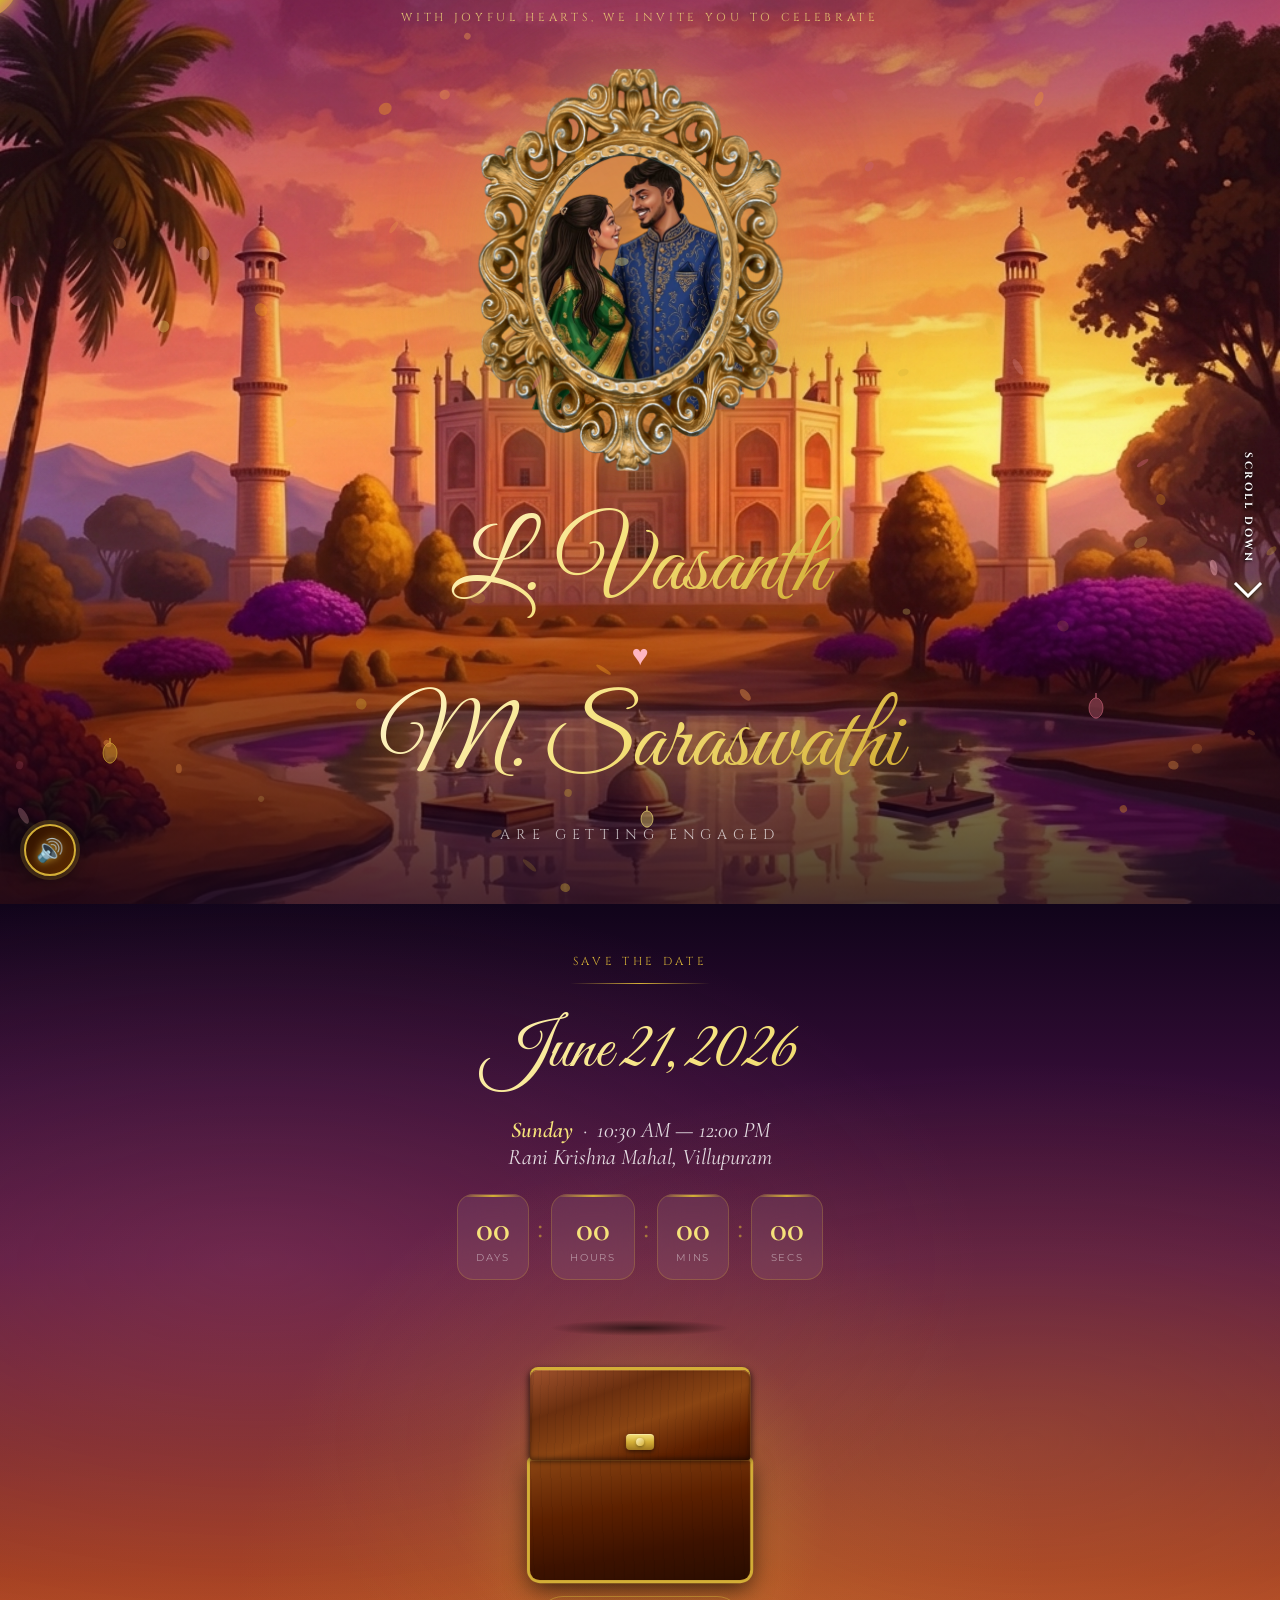
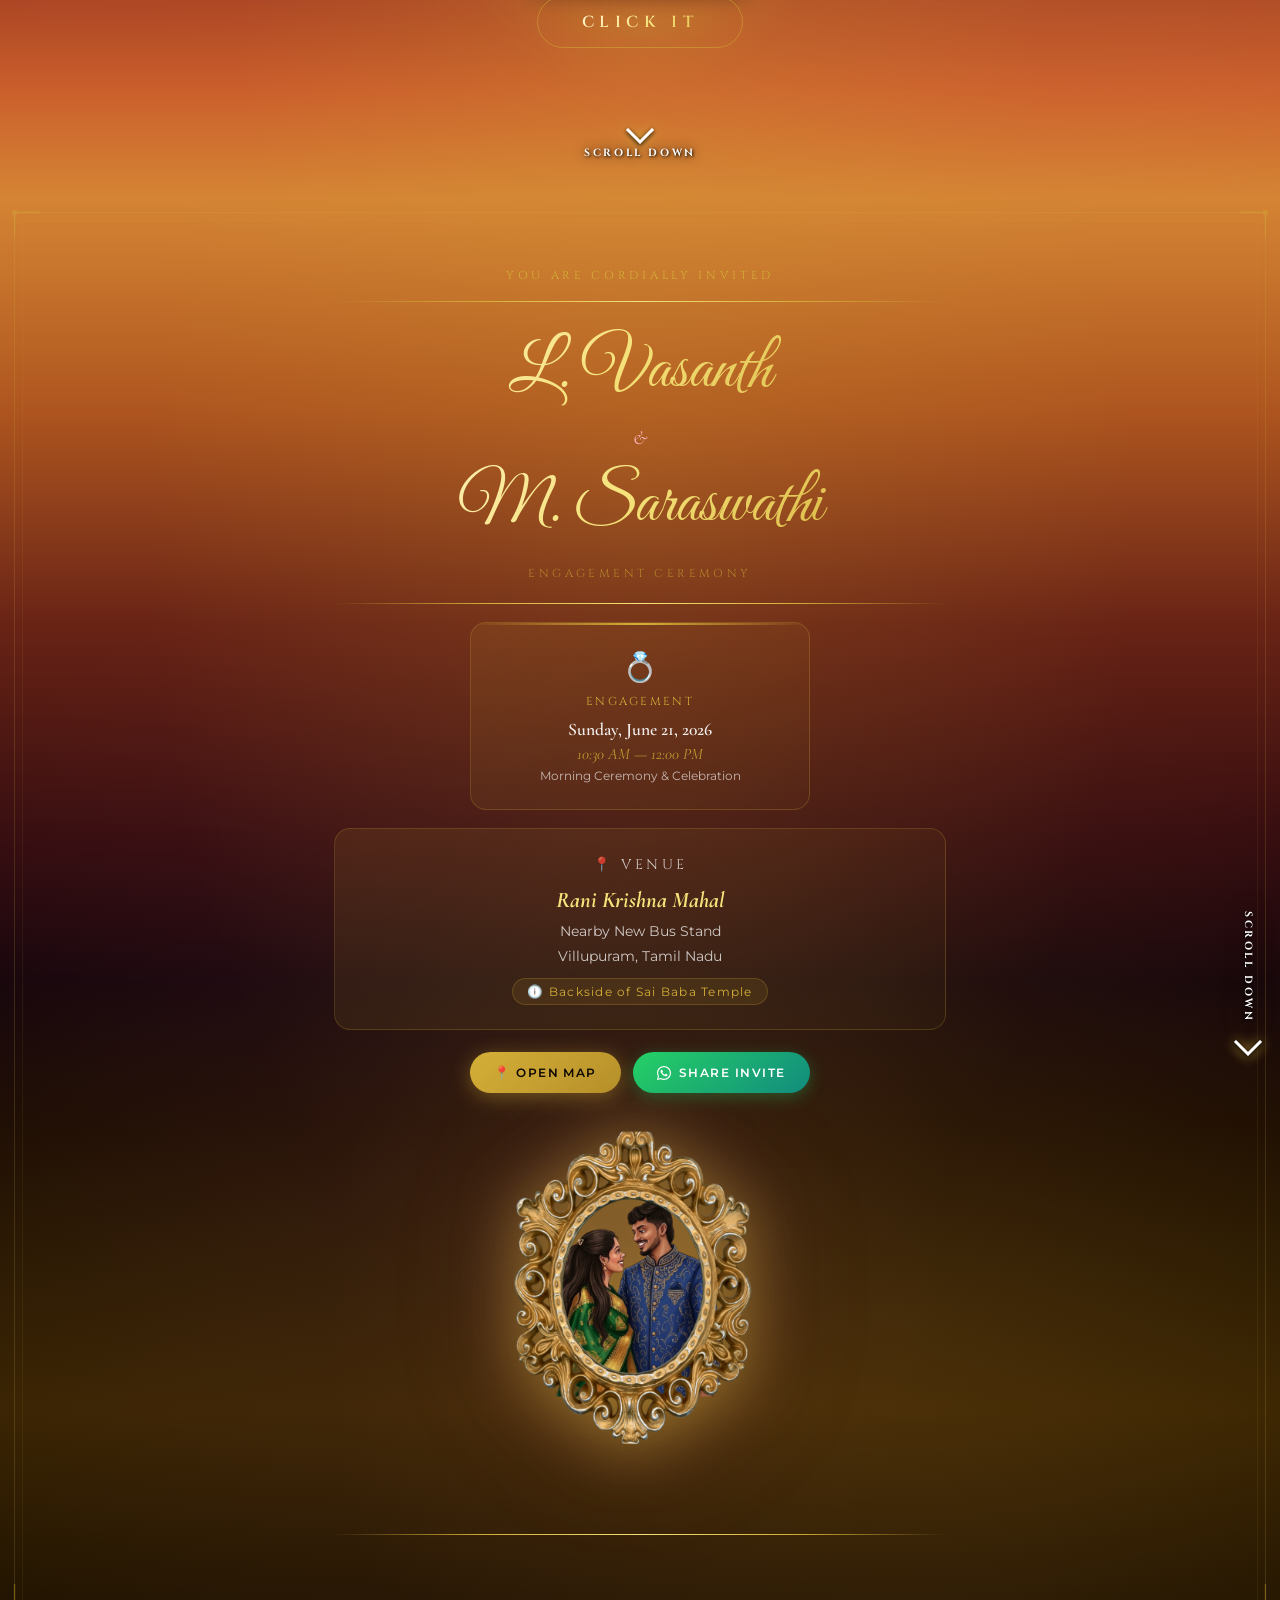
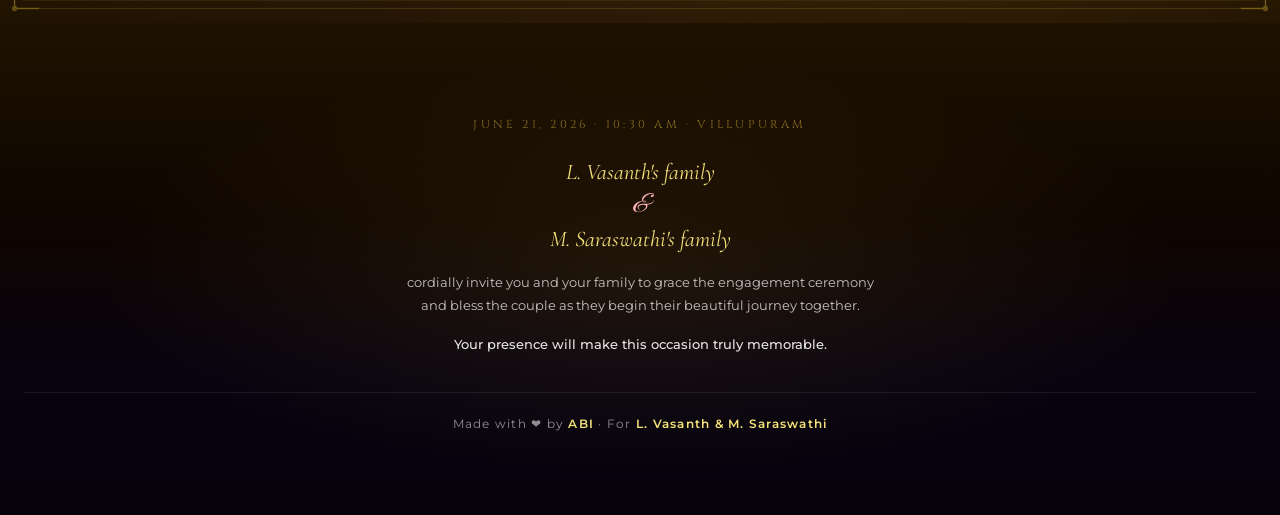
==== invite.html @ c1750774 "Fix: Remove top empty space on mobile by using flex-start instead of center align" ====
<!DOCTYPE html>
<html lang="en">
<head>
  <meta charset="UTF-8"/>
  <meta name="viewport" content="width=device-width, initial-scale=1.0"/>
  <title>L. Vasanth &amp; M. Saraswathi &mdash; Engagement Invitation</title>
  <meta name="description" content="L. Vasanth &amp; M. Saraswathi Engagement &mdash; June 21, 2026 at Rani Krishna Mahal, Villupuram"/>
  <link rel="preconnect" href="https://fonts.googleapis.com"/>
  <link rel="preconnect" href="https://fonts.gstatic.com" crossorigin/>
  <link href="https://fonts.googleapis.com/css2?family=Cormorant+Garamond:ital,wght@0,300;0,400;0,600;1,300;1,400;1,600&family=Great+Vibes&family=Montserrat:wght@300;400;500;600&family=Cinzel:wght@400;600&display=swap" rel="stylesheet"/>
  <style>
    /* ================================================
       ROOT & RESET
    ================================================ */
    *, *::before, *::after { box-sizing: border-box; margin: 0; padding: 0; }
    :root {
      --gold:       #D4AF37;
      --gold-light: #F5E27A;
      --gold-pale:  rgba(212,175,55,0.15);
      --rose:       #C9637A;
      --rose-light: #FFB6C1;
      --sunset1:    #1a0520;   /* deep purple-dark */
      --sunset2:    #4a1040;   /* magenta-dark */
      --sunset3:    #8B3060;   /* rose */
      --sunset4:    #C9637A;   /* pink */
      --sunset5:    #E8964A;   /* orange */
      --sunset6:    #F5C842;   /* amber */
      --sunset7:    #FFF0A0;   /* pale gold */
    }
    html { scroll-behavior: smooth; }
    body {
      font-family: 'Montserrat', sans-serif;
      background: var(--sunset1);
      color: #fff;
      overflow-x: hidden;
    }
    img { max-width: 100%; display: block; }
    a   { text-decoration: none; color: inherit; }
    /* ================================================
       CUSTOM CURSOR - GOLD HEART
    ================================================ */
    * { cursor: none !important; }
    #custom-cursor {
      position: fixed;
      width: 36px; height: 36px;
      pointer-events: none;
      z-index: 99999;
      top: 0; left: 0;
      transform: translate(-50%, -50%);
      transition: transform 0.1s ease;
      filter: drop-shadow(0 0 8px rgba(212,175,55,0.9))
              drop-shadow(0 0 18px rgba(201,99,122,0.7));
    }
    #custom-cursor.clicking {
      transform: translate(-50%, -50%) scale(0.7);
    }
    #custom-cursor.hovering {
      transform: translate(-50%, -50%) scale(1.4);
    }
    #custom-cursor.clicking.hovering {
      transform: translate(-50%, -50%) scale(1.0);
    }
    .cur-trail {
      position: fixed;
      border-radius: 50%;
      pointer-events: none;
      z-index: 99997;
      transform: translate(-50%,-50%);
      animation: trailFade 0.65s ease forwards;
    }
    @keyframes trailFade {
      0%   { opacity: 0.9; transform: translate(-50%,-50%) scale(1); }
      100% { opacity: 0;   transform: translate(-50%,-50%) scale(0); }
    }

    /* ================================================
       PETALS CANVAS
    ================================================ */
    #petals {
      position: fixed; inset: 0;
      pointer-events: none; z-index: 999;
    }

    /* ================================================
       CONTINUOUS SUNSET GRADIENT BODY
    ================================================ */
    .page-bg {
      background:
        linear-gradient(180deg,
          #0d0318   0%,
          #1a0520   5%,
          #2d1040   10%,
          #4a1040   16%,
          #6e2055   22%,
          #8B3060   28%,
          #a84070   32%,
          #C9637A   37%,
          #d4744a   43%,
          #E8964A   48%,
          #f0a830   53%,
          #F5C842   58%,
          #f0b835   62%,
          #e09530   66%,
          #c07030   70%,
          #a05028   74%,
          #7a3020   78%,
          #501520   82%,
          #300a18   86%,
          #1a0510   90%,
          #0d0315   95%,
          #080210  100%);
    }

    /* ================================================
       SCROLL REVEAL
    ================================================ */
    .reveal {
      opacity: 0;
      transform: translateY(40px);
      transition: opacity 0.9s ease, transform 0.9s ease;
    }
    .reveal.visible { opacity: 1; transform: none; }
    .d1 { transition-delay: 0.1s; }
    .d2 { transition-delay: 0.25s; }
    .d3 { transition-delay: 0.4s; }
    .d4 { transition-delay: 0.55s; }
    .d5 { transition-delay: 0.7s; }

    /* ================================================
       GOLD DIVIDERS
    ================================================ */
    .gold-line {
      width: 140px; height: 1px;
      background: linear-gradient(90deg, transparent, var(--gold), transparent);
      margin: 14px auto;
    }
    .gold-line-full {
      width: 100%; height: 1px;
      background: linear-gradient(90deg, transparent, var(--gold), var(--gold-light), var(--gold), transparent);
      margin: 18px 0;
    }
    .eyebrow {
      font-family: 'Cinzel', serif;
      font-size: 0.72rem; letter-spacing: 0.32em;
      text-transform: uppercase; color: var(--gold);
    }

    /* ================================================
       SECTION 1 &mdash; HERO (TAJ MAHAL SUNSET)
    ================================================ */
    #s1 {
      min-height: 100vh;
      position: relative;
      display: flex; flex-direction: column;
      align-items: center; justify-content: flex-start;
      overflow: hidden;
      background: url('assets/tajmahal_sunset.png') center center / cover no-repeat;
    }
    #s1::before {
      content: ''; position: absolute; inset: 0; z-index: 1;
      background: linear-gradient(to bottom,
        rgba(13,3,24,0.2) 0%,
        rgba(74,16,64,0.08) 30%,
        rgba(0,0,0,0.0) 55%,
        rgba(13,3,24,0.75) 100%);
    }
    .s1-content {
      position: relative; z-index: 2;
      text-align: center;
      padding: 10px 16px 60px;
      width: 100%;
      display: flex; flex-direction: column; align-items: center;
      overflow: visible;
    }
    .s1-pre {
      font-family: 'Cinzel', serif;
      font-size: 0.72rem; letter-spacing: 0.32em;
      text-transform: uppercase;
      color: rgba(245,226,122,0.8);
      margin-bottom: 20px;
      animation: fadeUp 1s ease 0.2s both;
    }
    .hero-photo {
      width: min(360px, 88%);
      mix-blend-mode: multiply;
      filter: drop-shadow(0 8px 40px rgba(212,175,55,0.6)) drop-shadow(0 0 60px rgba(201,99,122,0.35));
      animation: fadeUp 1s ease 0.4s both, floatY 5s ease-in-out 1.5s infinite;
      margin-bottom: -50px; /* pull text up closer to the circle */
    }
    @keyframes fadeUp   { from{opacity:0;transform:translateY(30px)} to{opacity:1;transform:translateY(0)} }
    @keyframes floatY   { 0%,100%{transform:translateY(0)} 50%{transform:translateY(-12px)} }

    .hero-name {
      font-family: 'Great Vibes', cursive;
      font-size: clamp(3.2rem, 10vw, 6rem);
      line-height: 1.35;
      padding: 0 20px;
      overflow: visible;
      background: linear-gradient(135deg, #fff5d0, #F5E27A, #D4AF37, #F5E27A, #fff5d0);
      background-size: 200% auto;
      -webkit-background-clip: text; -webkit-text-fill-color: transparent;
      background-clip: text;
      filter: drop-shadow(0 2px 20px rgba(212,175,55,0.5));
      animation: fadeUp 1s ease 0.5s both, goldShine 5s linear 2s infinite;
    }
    @keyframes goldShine { from{background-position:0%} to{background-position:200%} }
    .hero-amp {
      font-family: 'Cormorant Garamond', serif;
      font-size: clamp(1.4rem, 3vw, 1.8rem);
      color: var(--rose-light);
      animation: pulse 2s ease-in-out infinite;
      margin: 6px 0;
    }
    @keyframes pulse { 0%,100%{transform:scale(1)} 50%{transform:scale(1.2)} }
    .hero-tagline {
      font-family: 'Cinzel', serif;
      font-size: clamp(0.72rem, 1.6vw, 0.88rem);
      letter-spacing: 0.4em; text-transform: uppercase;
      color: rgba(255,255,255,0.7);
      animation: fadeUp 1s ease 0.9s both;
      margin-top: 16px;
    }
    .scroll-hint {
      position: absolute;
      right: 18px;
      top: 50%;
      transform: translateY(-50%);
      z-index: 10;
      display: flex;
      flex-direction: column;
      align-items: center;
      gap: 10px;
      animation: fadeUp 1s ease 1.4s both;
    }
    .scroll-hint span {
      font-family: 'Cinzel', serif;
      font-size: 0.65rem; letter-spacing: 0.25em;
      font-weight: 700;
      text-transform: uppercase;
      color: #ffffff;
      text-shadow: 1px 1px 3px rgba(0,0,0,0.9), 0 0 12px rgba(0,0,0,0.8), 0 0 24px rgba(212,175,55,0.6);
      writing-mode: vertical-rl;
      text-orientation: mixed;
    }
    .scroll-arrow {
      width: 20px; height: 20px;
      border-right: 3px solid #ffffff;
      border-bottom: 3px solid #ffffff;
      transform: rotate(45deg);
      filter: drop-shadow(1px 1px 2px rgba(0,0,0,0.9)) drop-shadow(0 0 6px rgba(212,175,55,0.9));
      animation: bounce 1.4s ease-in-out infinite;
      flex-shrink: 0;
    }
    @keyframes bounce { 0%,100%{transform:rotate(45deg) translateY(0)} 50%{transform:rotate(45deg) translateY(8px)} }
    @keyframes bounceDown { 0%,100%{transform:translateY(0)} 50%{transform:translateY(8px)} }

    /* Bottom-centered scroll hint (used in section 2) */
    .scroll-hint-bottom {
      display: flex;
      flex-direction: column;
      align-items: center;
      gap: 6px;
      margin-top: 14px;
      padding-bottom: 28px;
      z-index: 10;
      position: relative;
    }
    .scroll-hint-bottom span {
      font-family: 'Cinzel', serif;
      font-size: 0.65rem; letter-spacing: 0.25em;
      font-weight: 700;
      text-transform: uppercase;
      color: #ffffff;
      text-shadow: 1px 1px 3px rgba(0,0,0,0.9), 0 0 12px rgba(0,0,0,0.8);
    }
    .scroll-arrow-bottom {
      width: 20px; height: 20px;
      border-right: 3px solid #ffffff;
      border-bottom: 3px solid #ffffff;
      transform: rotate(45deg);
      filter: drop-shadow(1px 1px 2px rgba(0,0,0,0.9)) drop-shadow(0 0 6px rgba(212,175,55,0.9));
      animation: bounce 1.4s ease-in-out infinite;
    }

    /* Floating lanterns on hero */
    .lantern {
      position: absolute; pointer-events: none; z-index: 2;
      animation: lanternRise var(--ld,10s) ease-in-out infinite var(--dl,0s);
    }
    @keyframes lanternRise {
      0%   {transform:translateY(30vh) translateX(0) rotate(0deg); opacity:0}
      10%  {opacity:.75}
      90%  {opacity:.4}
      100% {transform:translateY(-110vh) translateX(var(--dx,20px)) rotate(var(--dr,8deg)); opacity:0}
    }

    /* ================================================
       SECTION 2 &mdash; SAVE THE DATE + STORY
    ================================================ */
    #s2 {
      position: relative;
      overflow: hidden;
      background: linear-gradient(180deg,
        rgba(13,3,24,0.97)   0%,
        rgba(45,10,50,0.95)  20%,
        rgba(80,20,60,0.92)  40%,
        rgba(120,40,40,0.92) 60%,
        rgba(160,60,30,0.92) 75%,
        rgba(200,90,40,0.88) 88%,
        rgba(210,130,50,0.9) 100%);
    }
    /* Sunset glow orbs */
    #s2::before {
      content:''; position:absolute; inset:0; pointer-events:none;
      background:
        radial-gradient(ellipse at 20% 40%, rgba(201,99,122,0.22), transparent 50%),
        radial-gradient(ellipse at 80% 60%, rgba(232,150,74,0.2), transparent 50%),
        radial-gradient(ellipse at 50% 80%, rgba(212,175,55,0.18), transparent 45%);
    }
    .s2-inner {
      position: relative; z-index: 5;
      max-width: 720px; width: 90%;
      margin: 0 auto;
      padding: 50px 24px 10px;
      text-align: center;
    }

    /* SAVE THE DATE BLOCK */
    .save-date-block {
      margin-bottom: 20px;
    }
    .save-date-title {
      font-family: 'Great Vibes', cursive;
      font-size: clamp(2.6rem, 7vw, 4.2rem);
      line-height: 1.4;
      padding: 6px 20px;
      overflow: visible;
      background: linear-gradient(135deg, #fff5d0, #F5E27A, #D4AF37, #F5E27A);
      background-size: 200% auto;
      -webkit-background-clip: text; -webkit-text-fill-color: transparent;
      background-clip: text;
      animation: goldShine 4s linear infinite;
    }
    .save-date-info {
      font-family: 'Cormorant Garamond', serif;
      font-style: italic;
      font-size: clamp(1.1rem, 3vw, 1.4rem);
      color: rgba(255,255,255,0.85);
      margin: 12px 0 24px;
    }
    .save-date-info span { color: var(--gold-light); font-weight: 600; }

    /* Countdown */
    .countdown {
      display: flex; justify-content: center;
      align-items: center; gap: 8px;
      flex-wrap: wrap;
    }
    .cd-item {
      background: rgba(255,255,255,0.07);
      backdrop-filter: blur(12px);
      border: 1px solid rgba(212,175,55,0.25);
      border-radius: 16px;
      padding: 16px 18px;
      min-width: 72px;
      text-align: center;
      position: relative;
      overflow: hidden;
    }
    .cd-item::before {
      content:''; position:absolute; top:0;left:0;right:0;height:2px;
      background:linear-gradient(90deg,transparent,var(--gold),transparent);
    }
    .cd-num {
      font-family: 'Cormorant Garamond', serif;
      font-size: 2.2rem; font-weight: 600;
      color: var(--gold-light); line-height: 1;
    }
    .cd-lbl {
      font-size: 0.62rem; letter-spacing: 0.18em;
      text-transform: uppercase; color: rgba(255,255,255,0.45);
      margin-top: 5px;
    }
    .cd-sep {
      font-family: 'Cormorant Garamond', serif;
      font-size: 2rem; color: rgba(212,175,55,0.6);
      padding-bottom: 20px; line-height: 1;
    }

    /* Decorative divider flame */
    .flame-divider {
      display: flex; align-items: center; gap: 14px;
      justify-content: center; margin: 50px 0 40px;
    }
    .flame-line {
      flex: 1; height: 1px;
      background: linear-gradient(90deg, transparent, rgba(212,175,55,0.4));
    }
    .flame-line.right {
      background: linear-gradient(90deg, rgba(212,175,55,0.4), transparent);
    }
    .flame-icon {
      font-size: 1.4rem;
      filter: drop-shadow(0 0 8px rgba(232,150,74,0.8));
      animation: flamePulse 2s ease-in-out infinite;
    }
    @keyframes flamePulse { 0%,100%{transform:scale(1)} 50%{transform:scale(1.15)} }

    /* OUR STORY &mdash; centered vertical timeline */
    .story-section-title {
      margin-bottom: 40px;
    }
    .story-section-title h2 {
      font-family: 'Great Vibes', cursive;
      font-size: clamp(2.2rem, 6vw, 3.5rem);
      color: var(--gold-light);
      filter: drop-shadow(0 0 20px rgba(212,175,55,0.4));
      line-height: 1.1;
    }

    /* Centered photo */
    .story-photo-center {
      width: min(300px, 80%);
      margin: 0 auto 36px;
      mix-blend-mode: multiply;
      filter: drop-shadow(0 6px 35px rgba(212,175,55,0.5)) drop-shadow(0 0 50px rgba(201,99,122,0.3));
      animation: floatY 5s ease-in-out infinite;
    }

    /* Centered timeline */
    .c-timeline {
      display: flex; flex-direction: column;
      align-items: center; gap: 28px;
      position: relative;
    }
    .c-timeline::before {
      content:''; position:absolute;
      left:50%; top:0; bottom:0; width:2px;
      transform:translateX(-50%);
      background:linear-gradient(to bottom, var(--gold), var(--rose), var(--sunset5), var(--gold));
      opacity: 0.5;
    }
    .c-tl-item {
      background: rgba(255,255,255,0.06);
      backdrop-filter: blur(10px);
      border: 1px solid rgba(212,175,55,0.18);
      border-radius: 16px;
      padding: 20px 24px;
      max-width: 380px;
      width: 100%;
      text-align: center;
      position: relative;
      transition: all 0.3s ease;
    }
    .c-tl-item::before {
      content:''; position:absolute; top:0;left:0;right:0;height:2px;
      background:linear-gradient(90deg,transparent,var(--gold),transparent);
    }
    .c-tl-item:hover { transform:translateY(-4px); box-shadow:0 12px 30px rgba(212,175,55,0.12); }
    .c-tl-icon { font-size: 1.4rem; margin-bottom: 8px; display:block; }
    .c-tl-label {
      font-family:'Cinzel',serif; font-size:0.68rem;
      letter-spacing:0.3em; text-transform:uppercase;
      color:var(--gold); margin-bottom:4px;
    }
    .c-tl-title {
      font-family:'Cormorant Garamond',serif; font-size:1.05rem;
      font-style:italic; color:rgba(255,255,255,0.92); margin-bottom:4px;
    }
    .c-tl-desc { font-size:0.82rem; color:rgba(255,255,255,0.7); line-height:1.7; }

    /* ================================================
       SECTION 3 &mdash; GOLDEN INVITATION
    ================================================ */
    #s3 {
      position: relative; overflow: hidden;
      background: linear-gradient(180deg,
        rgba(210,130,50,0.9)  0%,
        rgba(170,80,30,0.95)  15%,
        rgba(100,30,20,0.97)  30%,
        rgba(50,10,15,0.98)   45%,
        rgba(20,5,10,1)       55%,
        rgba(26,12,0,1)       65%,
        rgba(40,25,0,1)       75%,
        rgba(55,35,0,1)       85%,
        rgba(30,18,0,1)      100%);
    }
    #s3::before {
      content:''; position:absolute; inset:0; pointer-events:none;
      background:
        radial-gradient(ellipse at 50% 20%, rgba(212,175,55,0.15), transparent 55%),
        radial-gradient(ellipse at 30% 70%, rgba(201,99,122,0.1), transparent 45%),
        radial-gradient(ellipse at 70% 80%, rgba(232,150,74,0.12), transparent 45%);
    }
    /* Ornate double border */
    #s3::after {
      content:''; position:absolute; inset:14px;
      border:1px solid rgba(212,175,55,0.18); border-radius:4px; pointer-events:none;
    }
    .s3-border-inner {
      position:absolute; inset:22px;
      border:1px solid rgba(212,175,55,0.09); border-radius:2px; pointer-events:none; z-index:1;
    }
    /* Corner ornaments */
    .corner { position:absolute; pointer-events:none; z-index:2; }

    .s3-inner {
      position:relative; z-index:5;
      max-width:660px; width:90%;
      margin:0 auto;
      padding:70px 24px;
      text-align:center;
    }
    .invite-names {
      font-family:'Great Vibes',cursive;
      font-size:clamp(2.6rem, 7vw, 4.2rem);
      line-height: 1.4;
      padding: 4px 20px;
      overflow: visible;
      display: block;
      background:linear-gradient(135deg,#fff5d0,#F5E27A,#D4AF37,#F5E27A,#fff5d0);
      background-size:200% auto;
      -webkit-background-clip:text; -webkit-text-fill-color:transparent;
      background-clip:text;
      animation:goldShine 4s linear infinite;
    }
    .invite-amp {
      font-family:'Cormorant Garamond',serif; font-size:1.2rem;
      font-style:italic; color:var(--rose-light); margin:4px 0; display:block;
    }
    .invite-sub {
      font-family:'Cinzel',serif; font-size:0.72rem; letter-spacing:0.3em;
      text-transform:uppercase; color:rgba(212,175,55,0.6); margin:10px 0 22px;
    }

    /* Event card */
    .evt-card-single {
      background:linear-gradient(135deg,rgba(212,175,55,0.1),rgba(212,175,55,0.03));
      border:1px solid rgba(212,175,55,0.22);
      border-radius:16px; padding:26px 20px;
      max-width:340px; margin:0 auto 18px;
      position:relative; overflow:hidden;
    }
    .evt-card-single::before {
      content:''; position:absolute; top:0;left:0;right:0;height:2px;
      background:linear-gradient(90deg,transparent,var(--gold),transparent);
    }
    .evt-icon  { font-size:1.8rem; display:block; margin-bottom:10px; }
    .evt-type  { font-family:'Cinzel',serif; font-size:0.72rem; letter-spacing:0.2em; color:var(--gold); text-transform:uppercase; margin-bottom:10px; }
    .evt-date  { font-family:'Cormorant Garamond',serif; font-size:1.1rem; font-weight:600; color:rgba(255,255,255,0.92); margin-bottom:4px; }
    .evt-time  { font-family:'Cormorant Garamond',serif; font-style:italic; font-size:1rem; color:rgba(212,175,55,0.85); margin-bottom:4px; }
    .evt-note  { font-size:0.78rem; color:rgba(255,255,255,0.65); }

    /* Venue card */
    .venue-card {
      background:linear-gradient(135deg,rgba(212,175,55,0.1),rgba(212,175,55,0.03));
      border:1px solid rgba(212,175,55,0.2);
      border-radius:16px; padding:24px 20px;
      margin:18px 0;
    }
    .vc-label { font-family:'Cinzel',serif; font-size:0.68rem; letter-spacing:0.24em; color:rgba(212,175,55,0.55); text-transform:uppercase; margin-bottom:8px; }
    .venue-card h3 { font-family:'Cormorant Garamond',serif; font-style:italic; font-size:1.4rem; color:var(--gold-light); margin-bottom:6px; }
    .venue-card p  { font-size:0.88rem; color:rgba(255,255,255,0.75); line-height:1.75; }
    .landmark-chip {
      display:inline-block; margin-top:10px;
      padding:5px 14px; border-radius:20px;
      background:rgba(212,175,55,0.1);
      border:1px solid rgba(212,175,55,0.22);
      font-size:0.78rem; color:var(--gold); letter-spacing:0.1em;
    }

    /* ── MAP EMBED ── */
    .map-embed-wrap {
      margin: 20px 0;
      border-radius: 18px;
      overflow: hidden;
      border: 2px solid rgba(212,175,55,0.35);
      box-shadow: 0 8px 40px rgba(0,0,0,0.5),
                  0 0 0 1px rgba(212,175,55,0.1),
                  inset 0 0 30px rgba(212,175,55,0.04);
      position: relative;
    }
    .map-embed-wrap::before {
      content: '';
      position: absolute; top: 0; left: 0; right: 0; height: 3px;
      background: linear-gradient(90deg, transparent, #D4AF37, #F5E27A, #D4AF37, transparent);
      z-index: 2; pointer-events: none;
    }
    .map-embed-wrap iframe {
      width: 100%; height: 260px;
      border: none; display: block;
      filter: saturate(1.1) contrast(1.05);
    }
    .map-embed-label {
      font-family: 'Cinzel', serif;
      font-size: 0.6rem; letter-spacing: 0.3em;
      text-transform: uppercase;
      color: rgba(212,175,55,0.6);
      margin-bottom: 10px;
      display: block;
    }
    @media(max-width:480px){
      .map-embed-wrap iframe { height: 200px; }
    }

    /* S3 couple photo */
    .s3-photo {
      width:min(280px,80%); margin:20px auto;
      mix-blend-mode: multiply;
      filter:drop-shadow(0 6px 30px rgba(212,175,55,0.5)) drop-shadow(0 0 50px rgba(201,99,122,0.25));
    }

    /* Buttons */
    .btn-row { display:flex; gap:12px; justify-content:center; flex-wrap:wrap; margin-top:22px; }
    .abtn {
      display:inline-flex; align-items:center; gap:8px;
      padding:13px 24px; border-radius:100px;
      font-family:'Montserrat',sans-serif;
      font-size:0.78rem; font-weight:600; letter-spacing:0.12em;
      text-transform:uppercase; border:none; cursor:pointer; transition:all 0.3s ease;
    }
    .abtn-gold { background:linear-gradient(135deg,var(--gold),#B8922A); color:#0d0800; box-shadow:0 4px 20px rgba(212,175,55,0.4); }
    .abtn-gold:hover { transform:translateY(-2px); box-shadow:0 8px 30px rgba(212,175,55,0.65); }
    .abtn-wa   { background:linear-gradient(135deg,#25D366,#128C7E); color:white; box-shadow:0 4px 16px rgba(37,211,102,0.3); }
    .abtn-wa:hover { transform:translateY(-2px); }

    /* ================================================
       SECTION 4 &mdash; FOOTER
    ================================================ */
    #s4 {
      position:relative; overflow:hidden;
      min-height:50vh; display:flex;
      align-items:center; justify-content:center;
      text-align:center; padding:80px 24px;
      background:linear-gradient(180deg,
        rgba(30,18,0,1)   0%,
        rgba(15,5,0,1)    40%,
        rgba(8,3,15,1)    70%,
        rgba(5,2,12,1)   100%);
    }
    #s4::before {
      content:''; position:absolute; inset:0;
      background:radial-gradient(ellipse at 50% 50%, rgba(212,175,55,0.1), transparent 60%);
    }
    .footer-inner { position:relative; z-index:2; width:100%; }
    .footer-names {
      font-family:'Great Vibes',cursive;
      font-size:clamp(2.6rem,8vw,4.5rem);
      line-height: 1.35;
      padding: 8px 20px;
      overflow: visible;
      display: flex;
      flex-direction: column;
      align-items: center;
      gap: 0;
    }
    .fn-groom { color:var(--gold-light); white-space:nowrap; }
    .fn-heart { color:var(--rose); font-size:1.8rem; display:block; line-height:1; margin:4px 0; animation:pulse 1.8s ease-in-out infinite; }
    .fn-bride { color:var(--rose-light); white-space:nowrap; }
    .footer-date {
      font-family:'Cinzel',serif; font-size:0.72rem; letter-spacing:0.28em;
      text-transform:uppercase; color:rgba(212,175,55,0.6); margin:14px 0 8px;
    }
    .footer-invite-text {
      margin: 24px auto 36px;
      padding: 0 16px;
      max-width: 500px;
      font-family: 'Montserrat', sans-serif;
      font-size: 0.8rem;
      line-height: 1.8;
      color: rgba(255,255,255,0.75);
    }
    .fi-families {
      font-family: 'Cormorant Garamond', serif;
      font-size: 1.4rem;
      color: var(--gold-light);
      margin-bottom: 16px;
      font-style: italic;
      line-height: 1.4;
    }
    .fi-amp {
      font-family: 'Great Vibes', cursive;
      color: var(--rose-light);
      font-size: 1.6rem;
      margin: 0 8px;
    }
    .fi-highlight {
      margin-top: 16px;
      color: rgba(255,255,255,0.9);
      font-weight: 500;
    }
    .footer-contact { display:flex; flex-direction:column; gap:8px; align-items:center; }
    .footer-contact a { font-size:0.85rem; color:rgba(255,255,255,0.65); transition:color 0.3s; }
    .footer-contact a:hover { color:var(--gold-light); }
    .footer-made {
      margin-top:28px; padding-top:20px;
      border-top:1px solid rgba(255,255,255,0.08);
      font-size:0.78rem; color:rgba(255,255,255,0.55);
      letter-spacing:0.1em; line-height:1.8;
    }
    .footer-made strong {
      color:var(--gold-light);
      font-weight:600;
    }

    /* ================================================
       MOBILE RESPONSIVE
    ================================================ */

    /* ── TABLET (max 768px) ── */
    @media(max-width:768px){
      .s1-content { padding: 8px 16px 40px; }
      .hero-name { font-size: clamp(2.8rem,11vw,4.5rem); }
      .save-date-title { font-size: clamp(2.2rem,8vw,3.2rem); }
      .invite-names { font-size: clamp(2.2rem,8vw,3.2rem); }
      .footer-names { font-size: clamp(2rem, 9vw, 3rem); }
      .footer-date {
        font-size: 0.62rem;
        letter-spacing: 0.2em;
        margin: 12px 0 6px;
      }
      .footer-quote { font-size: 0.9rem; }
      .footer-made { font-size: 0.7rem; margin-top: 20px; padding-top: 16px; }

      /* Hide cursor trail on touch devices */
      .cur-trail { display: none; }
      #custom-cursor { display: none; }

      /* Gold lines */
      .gold-line { width: 100px; }
      .eyebrow { font-size: 0.62rem; letter-spacing: 0.28em; }
    }

    /* ── SMALL MOBILE (max 360px) ── */
    @media(max-width:360px){
      .hero-name { font-size: 2.4rem; }
      .save-date-title { font-size: 1.9rem; }
      .invite-names { font-size: 1.9rem; }
      .footer-names { font-size: 1.9rem; }
      .cd-item { min-width: 52px; padding: 10px 8px; }
      .cd-num { font-size: 1.6rem; }
    }

    /* ═══════════════════════════════════════════════════
       WOODEN RING BOX — REALISTIC 3D ANIMATION
    ═══════════════════════════════════════════════════ */
    .ring-box-section{
      text-align:center; padding:16px 0 16px;
      position:relative; overflow:visible;
    }
    .rb-ambient{
      position:absolute;top:50%;left:50%;
      transform:translate(-50%,-50%);
      width:380px;height:380px;
      background:radial-gradient(ellipse,rgba(139,90,43,0.25) 0%,rgba(212,175,55,0.12) 45%,transparent 70%);
      pointer-events:none;
      animation:ambPulse 3s ease-in-out infinite;
    }
    @keyframes ambPulse{
      0%,100%{opacity:.5;transform:translate(-50%,-50%) scale(1)}
      50%{opacity:1;transform:translate(-50%,-50%) scale(1.1)}
    }

    /* ── SCENE ── */
    .rb-scene{
      position:relative;
      width:260px; height:260px;
      margin:0 auto;
      perspective:1200px;
      perspective-origin:50% 30%;
    }

    /* ── WOODEN BOX WRAPPER (floats) ── */
    .wb-wrapper{
      position:absolute; bottom:0; left:50%;
      transform:translateX(-50%);
      width:220px;
      transform-style:preserve-3d;
      animation:woodFloat 4s ease-in-out infinite;
      transition:transform 1.0s cubic-bezier(0.4, 0, 0.2, 1);
    }
    @keyframes woodFloat{
      0%,100%{transform:translateX(-50%) rotateX(8deg) rotateY(-6deg) translateY(0)}
      50%{transform:translateX(-50%) rotateX(6deg) rotateY(6deg) translateY(-14px)}
    }

    /* When open: tilt box forward and lift slightly to look inside */
    .wb-wrapper.open {
      animation: none !important;
      transform: translateX(-50%) rotateX(15deg) rotateY(0deg) translateY(-10px);
    }

    /* ── LID ── */
    .wb-lid{
      width:220px; height:90px;
      position:relative;
      transform-origin:bottom center;
      transform-style:preserve-3d;
      transition:transform 1.2s cubic-bezier(0.4,0,0.2,1);
      z-index:3;
      transform: rotateX(0deg);
    }
    /* Lid open state: flip in place to reveal inside */
    .wb-lid.open{
      transform: translateY(-100%) rotateX(180deg);
    }

    /* ── DOUBLE-SIDED 3D LID FACES ── */
    .wb-lid-front, .wb-lid-back{
      position:absolute; inset:0;
      border-radius:8px 8px 2px 2px;
      backface-visibility:hidden;
      -webkit-backface-visibility:hidden;
      transition:opacity 0.5s ease;
    }

    /* Front/Outside face */
    .wb-lid-front{
      background:
        linear-gradient(160deg, #a0522d 0%, #6b2f0f 30%, #8b4513 55%, #5c1f00 80%, #3d1200 100%);
      box-shadow:
        0 -3px 0 #D4AF37,
        inset 0 1px 0 rgba(255,200,100,0.3),
        inset 0 -2px 4px rgba(0,0,0,0.4),
        2px 0 6px rgba(0,0,0,0.5),
        -2px 0 6px rgba(0,0,0,0.5);
      z-index:2;
      transform:rotateX(0deg) translateZ(1px); /* Prevent Z-fighting */
      opacity:1;
    }
    /* Wood grain on lid front */
    .wb-lid-front::before{
      content:'';position:absolute;inset:0;
      background:repeating-linear-gradient(
        92deg,
        transparent 0px, transparent 3px,
        rgba(0,0,0,0.06) 3px, rgba(0,0,0,0.06) 4px,
        transparent 4px, transparent 8px
      );
    }

    /* Back/Inside face of the lid */
    .wb-lid-back{
      background:linear-gradient(180deg,#1a0a00,#2d1000);
      border:4px solid #5c1f00;
      border-radius:8px 8px 2px 2px;
      display:flex; flex-direction:column;
      align-items:center; justify-content:center; gap:4px;
      transform:rotateX(180deg) translateZ(1px); /* Face back and keep readable */
      box-shadow:inset 0 0 12px rgba(0,0,0,0.8);
      z-index:1;
      opacity:0;
    }
    .wb-lid-back.show{ opacity:1; }
    .wb-lid-inscription{
      font-family:'Great Vibes',cursive;
      font-size:1.15rem; color:#D4AF37;
      text-shadow:0 0 10px rgba(212,175,55,0.8);
    }
    .wb-lid-heart{
      font-size:0.9rem; color:#e87c9a;
      animation:pulse 1.8s ease-in-out infinite;
    }

    /* Cross-fade faces when lid open state toggles */
    .wb-lid.open .wb-lid-front {
      opacity:0;
      pointer-events:none;
    }
    .wb-lid.open .wb-lid-back {
      opacity:1;
      z-index:3;
    }

    /* Gold latch on lid front */
    .wb-latch{
      position:absolute; bottom:10px; left:50%;
      transform:translateX(-50%);
      width:28px; height:16px;
    }
    .wb-latch-plate{
      width:28px; height:16px;
      background:linear-gradient(180deg,#F5E27A,#D4AF37,#A07820);
      border-radius:4px;
      box-shadow:0 2px 4px rgba(0,0,0,0.5), inset 0 1px 0 rgba(255,255,255,0.3);
    }
    .wb-latch-dot{
      width:8px;height:8px;
      background:linear-gradient(135deg,#fff5c0,#D4AF37);
      border-radius:50%;
      position:absolute; top:50%; left:50%;
      transform:translate(-50%,-50%);
      box-shadow:0 1px 3px rgba(0,0,0,0.4);
    }

    /* Hinge on lid back */
    .wb-hinge{
      position:absolute; bottom:-4px; left:50%;
      transform:translateX(-50%);
      width:60px; height:8px;
      background:linear-gradient(180deg,#D4AF37,#A07820);
      border-radius:4px;
      box-shadow:0 2px 4px rgba(0,0,0,0.5);
    }

    /* ── BASE ── */
    .wb-base{
      width:220px; height:120px;
      position:relative; z-index:2;
      transform-style:preserve-3d;
    }

    /* Velvet interior (sits behind wood front) */
    .wb-velvet{
      position:absolute; top:0; left:4px; right:4px; bottom:4px;
      background: linear-gradient(180deg, #f0e6d0 0%, #e8d5b5 50%, #d4c09a 100%);
      border-radius:2px 2px 6px 6px;
      overflow:hidden;
      box-shadow:inset 0 4px 10px rgba(0,0,0,0.3);
      z-index:1;
      transform:translateZ(-1px);
    }
    .wb-velvet::before{
      content:'';position:absolute;inset:0;
      background:radial-gradient(ellipse at 50% 20%, rgba(255,240,200,0.6) 0%, rgba(212,175,55,0.15) 50%, transparent 80%);
    }

    /* Base front wall (wood) */
    .wb-base-front{
      position:absolute; bottom:0; left:0; right:0;
      height:120px; /* Covers velvet completely when closed */
      background:
        linear-gradient(170deg,#8b4513 0%,#5c2000 40%,#3d1200 70%,#2a0d00 100%);
      border-radius:2px 2px 10px 10px;
      box-shadow:
        0 0 0 3px #D4AF37,
        0 8px 24px rgba(0,0,0,0.7),
        inset 0 1px 0 rgba(255,180,80,0.25),
        2px 0 0 rgba(212,175,55,0.5),
        -2px 0 0 rgba(212,175,55,0.5);
      z-index:2;
      transform:translateZ(1px);
      transition:height 1.2s cubic-bezier(0.4, 0, 0.2, 1), border-radius 1.2s ease, box-shadow 1.2s ease;
      overflow:hidden;
    }
    /* Wood grain on base front */
    .wb-base-front::before{
      content:'';position:absolute;inset:0;
      background:repeating-linear-gradient(
        88deg,
        transparent 0px, transparent 4px,
        rgba(0,0,0,0.07) 4px, rgba(0,0,0,0.07) 5px,
        transparent 5px, transparent 10px
      );
    }

    /* Open state: slide the wood front wall down to reveal velvet */
    .wb-wrapper.open .wb-base-front {
      height:50px; /* Reveal top 70px of velvet */
      border-radius:0 0 10px 10px;
      box-shadow:
        0 4px 10px rgba(0,0,0,0.5),
        2px 0 0 rgba(212,175,55,0.5),
        -2px 0 0 rgba(212,175,55,0.5);
    }

    /* Engagement rings */
    .real-rings-photo{
      width:75%; height:auto;
      max-height:45px;
      object-fit:contain;
      mix-blend-mode:multiply;
      opacity:0;
      position:absolute;
      top:12px; /* Center inside the exposed velvet area */
      left:50%;
      transform:translateX(-50%) translateY(8px) scale(0.9);
      transition:opacity 0.6s ease 1.0s, transform 0.6s ease 1.0s;
      z-index:2;
    }
    .real-rings-photo.show{
      opacity:1; transform:translateX(-50%) translateY(0) scale(1.1);
    }

    /* Ring glow spotlight */
    .wb-ring-glow{
      position:absolute;
      top:15px; left:50%;
      transform:translateX(-50%);
      width:120px; height:50px;
      background:radial-gradient(ellipse,rgba(255,255,255,0.25) 0%,transparent 70%);
      opacity:0; transition:opacity 0.6s ease 1.2s;
      z-index:1;
    }
    .wb-ring-glow.show{ opacity:1; }

    /* ── SHADOW ── */
    .wb-shadow{
      width:180px; height:16px;
      background:radial-gradient(ellipse,rgba(0,0,0,0.6) 0%,transparent 70%);
      margin:4px auto 0;
      transition:transform 0.8s ease, opacity 0.8s ease;
    }

    /* ── SPARK CANVAS ── */
    #sparkCanvas {
      position: absolute;
      top: 50%;
      left: 50%;
      transform: translate(-50%, -50%);
      pointer-events: none;
      z-index: 10;
    }

    /* ── BUTTON ── */
    .rb-click-btn{
      display:inline-flex; align-items:center; justify-content:center;
      margin-top:16px; padding:14px 44px;
      background:transparent;
      border:1.5px solid rgba(212,175,55,0.5);
      border-radius:50px; cursor:pointer;
      position:relative; overflow:hidden;
      transition:border-color 0.3s, transform 0.2s;
    }
    .rb-click-btn:hover{ border-color:rgba(212,175,55,0.9); transform:scale(1.04); }
    .rb-btn-glow{
      position:absolute;inset:0;border-radius:50px;
      background:radial-gradient(ellipse at center,rgba(212,175,55,0.12),transparent 70%);
      animation:btnPulse 2.5s ease-in-out infinite;
    }
    @keyframes btnPulse{
      0%,100%{box-shadow:0 0 16px rgba(212,175,55,0.4),0 0 32px rgba(212,175,55,0.1)}
      50%{box-shadow:0 0 32px rgba(212,175,55,0.8),0 0 64px rgba(212,175,55,0.3)}
    }
    .rb-btn-text{
      position:relative;font-family:'Cinzel',serif;
      font-size:1rem;font-weight:600;letter-spacing:0.35em;
      text-transform:uppercase;
      background:linear-gradient(135deg,#fff5d0,#F5E27A,#D4AF37,#F5E27A);
      -webkit-background-clip:text;-webkit-text-fill-color:transparent;
      background-clip:text;background-size:200% auto;
      animation:goldShine 3s linear infinite;
    }
    .rb-click-btn:active{transform:scale(0.97);}
    .ring-opened-msg{
      font-family:'Great Vibes',cursive;font-size:2rem;
      overflow:visible;padding:8px 20px;line-height:1.6;
      color:var(--gold-light);margin-top:10px;
      text-shadow:0 0 30px rgba(212,175,55,0.8);
      min-height:2rem;
    }

    /* ── MEDIA QUERIES FOR RESPONSIVENESS ── */
    @media(max-width:768px){
      .rb-scene{width:220px; height:220px;}
      .wb-wrapper{width:190px;}
      .wb-lid, .wb-lid-front, .wb-lid-back{width:190px; height:78px;}
      .wb-base{width:190px; height:100px;}
      .wb-base-front{width:190px; height:100px;}
      .wb-wrapper.open .wb-base-front {
        height:40px; /* Reveal top 60px of velvet */
      }
      .real-rings-photo{
        max-height:38px;
        top:10px;
      }
      .wb-ring-glow{
        height:35px;
        top:10px;
      }
    }
    @media(max-width:480px){
      .rb-scene{width:200px; height:200px;}
      .wb-wrapper{width:170px;}
      .wb-lid, .wb-lid-front, .wb-lid-back{width:170px; height:70px;}
      .wb-base{width:170px; height:85px;}
      .wb-base-front{width:170px; height:85px;}
      .wb-wrapper.open .wb-base-front {
        height:35px; /* Reveal top 50px of velvet */
      }
      .real-rings-photo{
        max-height:32px;
        top:8px;
      }
      .wb-ring-glow{
        height:30px;
        top:8px;
      }
      .rb-click-btn{margin-top:8px; padding:13px 36px;}
      .rb-btn-text{font-size:0.88rem; letter-spacing:0.28em;}
      .ring-opened-msg{font-size:1.4rem; min-height:2rem;}
    }
    @media(max-width:360px){
      .rb-scene{width:180px; height:180px;}
      .wb-wrapper{width:155px;}
      .wb-lid, .wb-lid-front, .wb-lid-back{width:155px; height:65px;}
      .wb-base{width:155px; height:75px;}
      .wb-base-front{width:155px; height:75px;}
      .wb-wrapper.open .wb-base-front {
        height:30px; /* Reveal top 45px of velvet */
      }
      .real-rings-photo{
        max-height:35px;
        top:6px;
      }
      .wb-ring-glow{
        height:30px;
        top:6px;
      }
    }

    /* ── MUSIC PLAYER ── */
    #music-btn {
      position: fixed;
      bottom: 24px;
      left: 24px;
      z-index: 9999;
      width: 52px; height: 52px;
      border-radius: 50%;
      background: linear-gradient(135deg, #2d1000, #5c2a00);
      border: 2px solid rgba(212,175,55,0.7);
      box-shadow: 0 4px 20px rgba(0,0,0,0.5), 0 0 0 0 rgba(212,175,55,0.4);
      cursor: pointer;
      display: flex; align-items: center; justify-content: center;
      transition: transform 0.2s, box-shadow 0.3s;
      outline: none;
    }
    #music-btn:hover { transform: scale(1.1); box-shadow: 0 6px 28px rgba(0,0,0,0.6), 0 0 16px rgba(212,175,55,0.4); }
    #music-btn.playing {
      animation: musicPulse 2s ease-in-out infinite;
      border-color: rgba(212,175,55,1);
      box-shadow: 0 4px 20px rgba(0,0,0,0.5), 0 0 0 4px rgba(212,175,55,0.25);
    }
    @keyframes musicPulse {
      0%,100% { box-shadow: 0 4px 20px rgba(0,0,0,0.5), 0 0 0 4px rgba(212,175,55,0.25); }
      50%      { box-shadow: 0 4px 20px rgba(0,0,0,0.5), 0 0 0 10px rgba(212,175,55,0.0); }
    }
    #music-btn svg { width: 22px; height: 22px; }
    #music-btn .music-note {
      font-size: 1.4rem;
      filter: drop-shadow(0 0 4px rgba(212,175,55,0.8));
      transition: opacity 0.2s;
    }
    #music-label {
      position: fixed;
      bottom: 30px;
      left: 84px;
      z-index: 9998;
      font-family: 'Cinzel', serif;
      font-size: 0.58rem;
      letter-spacing: 0.18em;
      color: rgba(255,255,255,0.85);
      text-shadow: 1px 1px 3px rgba(0,0,0,0.9);
      text-transform: uppercase;
      pointer-events: none;
      opacity: 0;
      transform: translateX(-8px);
      transition: opacity 0.4s, transform 0.4s;
      white-space: nowrap;
    }
    #music-label.visible { opacity: 1; transform: translateX(0); }
    #yt-player-wrap {
      position: fixed;
      bottom: -5px; left: -5px;
      width: 1px; height: 1px;
      overflow: hidden;
      opacity: 0;
      pointer-events: none;
      z-index: -1;
    }

  </style>
</head>
<body class="page-bg">
<!-- Custom Heart Cursor -->
<div id="custom-cursor">
  <svg viewBox="0 0 36 36" fill="none" xmlns="http://www.w3.org/2000/svg">
    <path d="M18 31 C18 31 4 22 4 12.5 C4 8.4 7.1 5 11 5 C13.8 5 16.2 6.6 18 9 C19.8 6.6 22.2 5 25 5 C28.9 5 32 8.4 32 12.5 C32 22 18 31 18 31Z" fill="url(#hg)" stroke="rgba(212,175,55,0.6)" stroke-width="0.8"/>
    <defs>
      <linearGradient id="hg" x1="4" y1="5" x2="32" y2="31" gradientUnits="userSpaceOnUse">
        <stop offset="0%" stop-color="#F5E27A"/>
        <stop offset="50%" stop-color="#D4AF37"/>
        <stop offset="100%" stop-color="#C9637A"/>
      </linearGradient>
    </defs>
  </svg>
</div>


<!-- PETALS -->
<canvas id="petals"></canvas>

<!-- ── MUSIC PLAYER ── -->
<button id="music-btn" title="Play Music" onclick="toggleMusic()">
  <span class="music-note" id="music-icon">🎵</span>
</button>
<div id="music-label">Now Playing</div>
<div id="yt-player-wrap">
  <div id="yt-player"></div>
</div>

<!-- ============================================================
     SECTION 1 &mdash; TAJ MAHAL SUNSET HERO
============================================================ -->
<section id="s1">
  <!-- Lanterns -->
  <div class="lantern" style="left:8%;bottom:15%;--ld:10s;--dl:0s;--dx:15px;--dr:8deg;">
    <svg width="16" height="26" viewBox="0 0 16 26"><ellipse cx="8" cy="15" rx="7" ry="10" fill="rgba(212,175,55,0.4)" stroke="rgba(212,175,55,0.65)" stroke-width="1"/><rect x="7" y="0" width="2" height="5" fill="rgba(212,175,55,0.55)"/><rect x="6" y="25" width="4" height="3" rx="1" fill="rgba(212,175,55,0.25)"/></svg>
  </div>
  <div class="lantern" style="left:85%;bottom:20%;--ld:13s;--dl:3s;--dx:-18px;--dr:-6deg;">
    <svg width="16" height="26" viewBox="0 0 16 26"><ellipse cx="8" cy="15" rx="7" ry="10" fill="rgba(201,99,122,0.4)" stroke="rgba(201,99,122,0.65)" stroke-width="1"/><rect x="7" y="0" width="2" height="5" fill="rgba(201,99,122,0.55)"/><rect x="6" y="25" width="4" height="3" rx="1" fill="rgba(201,99,122,0.25)"/></svg>
  </div>
  <div class="lantern" style="left:50%;bottom:8%;--ld:15s;--dl:6s;--dx:10px;--dr:4deg;">
    <svg width="14" height="22" viewBox="0 0 14 22"><ellipse cx="7" cy="13" rx="6" ry="8" fill="rgba(245,226,122,0.4)" stroke="rgba(245,226,122,0.65)" stroke-width="1"/><rect x="6" y="0" width="2" height="5" fill="rgba(245,226,122,0.55)"/><rect x="5" y="21" width="4" height="3" rx="1" fill="rgba(245,226,122,0.25)"/></svg>
  </div>

  <div class="s1-content">
    <p class="s1-pre">With Joyful Hearts, We Invite You To Celebrate</p>
    <img src="assets/couple_hero.png" alt="Vasanth and Saraswathi" class="hero-photo"/>
    <div class="hero-name">L. Vasanth</div>
    <div class="hero-amp">&#9829;</div>
    <div class="hero-name">M. Saraswathi</div>
    <p class="hero-tagline">Are Getting Engaged</p>
  </div>

  <div class="scroll-hint">
    <span>Scroll Down</span>
    <div class="scroll-arrow"></div>
  </div>
</section>

<!-- ============================================================
     SECTION 2 &mdash; SAVE THE DATE + OUR STORY
============================================================ -->
<section id="s2">
  <div class="s2-inner">

    <!-- SAVE THE DATE -->
    <div class="save-date-block">
      <p class="eyebrow reveal">Save The Date</p>
      <div class="gold-line reveal d1"></div>
      <div class="save-date-title reveal d1">June 21, 2026</div>
      <p class="save-date-info reveal d2">
        <span>Sunday</span> &nbsp;&middot;&nbsp; 10:30 AM &mdash; 12:00 PM<br/>
        Rani Krishna Mahal, Villupuram
      </p>

      <!-- Countdown -->
      <div class="countdown reveal d3">
        <div class="cd-item">
          <div class="cd-num" id="days">00</div>
          <div class="cd-lbl">Days</div>
        </div>
        <div class="cd-sep">:</div>
        <div class="cd-item">
          <div class="cd-num" id="hours">00</div>
          <div class="cd-lbl">Hours</div>
        </div>
        <div class="cd-sep">:</div>
        <div class="cd-item">
          <div class="cd-num" id="mins">00</div>
          <div class="cd-lbl">Mins</div>
        </div>
        <div class="cd-sep">:</div>
        <div class="cd-item">
          <div class="cd-num" id="secs">00</div>
          <div class="cd-lbl">Secs</div>
        </div>
      </div>
    </div>


    <!-- WOODEN 3D RING BOX -->
    <div class="ring-box-section reveal" id="ringBoxSection">
      <div class="rb-ambient"></div>
      <div class="rb-scene" id="rbScene" onclick="openRingBox()">

        <!-- WOODEN BOX WRAPPER -->
        <div class="wb-wrapper" id="wbWrapper">

          <!-- LID (rotates open) -->
          <div class="wb-lid" id="wbLid">
            <!-- Front/Outside face of the lid -->
            <div class="wb-lid-front">
              <div class="wb-latch">
                <div class="wb-latch-plate">
                  <div class="wb-latch-dot"></div>
                </div>
              </div>
            </div>
            <!-- Back/Inside face of the lid -->
            <div class="wb-lid-back" id="wbLidInner">
              <div class="wb-lid-inscription">Forever &amp; Always</div>
              <div class="wb-lid-heart">&#9829;</div>
            </div>
            <div class="wb-hinge"></div>
          </div>

          <!-- BASE (with velvet interior + rings) -->
          <div class="wb-base">
            <div class="wb-velvet" id="wbVelvet">
              <div class="wb-ring-glow" id="wbRingGlow"></div>
              <img src="assets/couple_rings_cropped.png" alt="Engagement rings" class="real-rings-photo" id="wbRingImg"/>
            </div>
            <div class="wb-base-front"></div>
          </div>

        </div>

        <!-- Shadow on ground -->
        <div class="wb-shadow" id="wbShadow"></div>

      </div>

      <canvas id="sparkCanvas"></canvas>

      <button class="rb-click-btn" id="rbBtn" onclick="openRingBox()">
        <span class="rb-btn-glow"></span>
        <span class="rb-btn-text">Click It</span>
      </button>
      <p class="ring-opened-msg" id="ringMsg"></p>
    </div>

    <!-- Scroll hint centered below button -->
    <div class="scroll-hint-bottom">
      <div class="scroll-arrow-bottom"></div>
      <span>Scroll Down</span>
    </div>

  </div>

  <!-- Right-side scroll hint hidden on s2 -->
</section>

<!-- ============================================================
     SECTION 3 &mdash; GOLDEN INVITATION DETAILS
============================================================ -->
<section id="s3">
  <div class="s3-border-inner"></div>

  <!-- Corner ornaments -->
  <svg class="corner" style="top:10px;left:10px;width:50px;height:50px;opacity:.35;" viewBox="0 0 55 55"><path d="M5,5 L5,32 M5,5 L32,5" stroke="#D4AF37" stroke-width="1.5" fill="none"/><circle cx="5" cy="5" r="3" fill="#D4AF37"/></svg>
  <svg class="corner" style="top:10px;right:10px;width:50px;height:50px;opacity:.35;transform:scaleX(-1);" viewBox="0 0 55 55"><path d="M5,5 L5,32 M5,5 L32,5" stroke="#D4AF37" stroke-width="1.5" fill="none"/><circle cx="5" cy="5" r="3" fill="#D4AF37"/></svg>
  <svg class="corner" style="bottom:10px;left:10px;width:50px;height:50px;opacity:.35;transform:scaleY(-1);" viewBox="0 0 55 55"><path d="M5,5 L5,32 M5,5 L32,5" stroke="#D4AF37" stroke-width="1.5" fill="none"/><circle cx="5" cy="5" r="3" fill="#D4AF37"/></svg>
  <svg class="corner" style="bottom:10px;right:10px;width:50px;height:50px;opacity:.35;transform:scale(-1);" viewBox="0 0 55 55"><path d="M5,5 L5,32 M5,5 L32,5" stroke="#D4AF37" stroke-width="1.5" fill="none"/><circle cx="5" cy="5" r="3" fill="#D4AF37"/></svg>

  <div class="s3-inner">
    <p class="eyebrow reveal">You Are Cordially Invited</p>
    <div class="gold-line-full reveal d1"></div>

    <div class="invite-names reveal d1">L. Vasanth</div>
    <span class="invite-amp reveal d2">&amp;</span>
    <div class="invite-names reveal d2">M. Saraswathi</div>
    <p class="invite-sub reveal d3">Engagement Ceremony</p>

    <div class="gold-line-full reveal d3"></div>

    <!-- Event -->
    <div class="evt-card-single reveal d2">
      <span class="evt-icon">&#128141;</span>
      <div class="evt-type">Engagement</div>
      <div class="evt-date">Sunday, June 21, 2026</div>
      <div class="evt-time">10:30 AM &mdash; 12:00 PM</div>
      <div class="evt-note">Morning Ceremony &amp; Celebration</div>
    </div>

    <!-- Venue -->
    <div class="venue-card reveal d3">
      <p class="vc-label">&#128205; Venue</p>
      <h3>Rani Krishna Mahal</h3>
      <p>Nearby New Bus Stand<br/>Villupuram, Tamil Nadu</p>
      <span class="landmark-chip">&#128341; Backside of Sai Baba Temple</span>
    </div>

    <!-- Buttons — right below venue -->
    <div class="btn-row reveal d4">
      <a href="https://www.google.com/maps/search/Rani+Krishna+Mahal+Villupuram" target="_blank" class="abtn abtn-gold">&#128205; Open Map</a>
      <a href="https://wa.me/?text=%F0%9F%92%8D+Invitation%3A+Engagement+of+*L.+Vasanth+%26+M.+Saraswathi*%0A%0AJune+21%2C+2026+%7C+10%3A30+AM%0ARani+Krishna+Mahal%2C+Villupuram" target="_blank" class="abtn abtn-wa">
        <svg viewBox="0 0 24 24" width="14" height="14" fill="white"><path d="M17.472 14.382c-.297-.149-1.758-.867-2.03-.967-.273-.099-.471-.148-.67.15-.197.297-.767.966-.94 1.164-.173.199-.347.223-.644.075-.297-.15-1.255-.463-2.39-1.475-.883-.788-1.48-1.761-1.653-2.059-.173-.297-.018-.458.13-.606.134-.133.298-.347.446-.52.149-.174.198-.298.298-.497.099-.198.05-.371-.025-.52-.075-.149-.669-1.612-.916-2.207-.242-.579-.487-.5-.669-.51-.173-.008-.371-.01-.57-.01-.198 0-.52.074-.792.372-.272.297-1.04 1.016-1.04 2.479 0 1.462 1.065 2.875 1.213 3.074.149.198 2.096 3.2 5.077 4.487.709.306 1.262.489 1.694.625.712.227 1.36.195 1.871.118.571-.085 1.758-.719 2.006-1.413.248-.694.248-1.289.173-1.413-.074-.124-.272-.198-.57-.347z"/><path d="M12 0C5.373 0 0 5.373 0 12c0 2.09.533 4.058 1.46 5.775L0 24l6.42-1.434A11.953 11.953 0 0012 24c6.627 0 12-5.373 12-12S18.627 0 12 0zm0 22c-1.951 0-3.796-.533-5.378-1.455L2.5 21.5l.97-4.013A9.956 9.956 0 012 12C2 6.477 6.477 2 12 2s10 4.477 10 10-4.477 10-10 10z"/></svg>
        Share Invite
      </a>
    </div>

    <!-- Couple photo — bottom -->
    <img src="assets/couple_hero.png" alt="Vasanth and Saraswathi" class="s3-photo reveal d5"/>

    <div class="gold-line-full reveal d5" style="margin-top:26px;"></div>
  </div>

  <div class="scroll-hint">
    <span>Scroll Down</span>
    <div class="scroll-arrow"></div>
  </div>
</section>

<!-- ============================================================
     SECTION 4 &mdash; FOOTER
============================================================ -->
<section id="s4">
  <div class="footer-inner">
    <p class="footer-date reveal d1">June 21, 2026 &middot; 10:30 AM &middot; Villupuram</p>
    <div class="footer-invite-text reveal d2">
      <div class="fi-families">
        L. Vasanth's family<br/>
        <span class="fi-amp">&amp;</span><br/>
        M. Saraswathi's family
      </div>
      <p>
        cordially invite you and your family to grace the engagement ceremony<br/>
        and bless the couple as they begin their beautiful journey together.
      </p>
      <p class="fi-highlight">Your presence will make this occasion truly memorable.</p>
    </div>

    <p class="footer-made reveal d4">Made with &#10084; by <strong>ABI</strong> &middot; For <strong>L. Vasanth &amp; M. Saraswathi</strong></p>
  </div>
</section>

<script>
// ---- YOUTUBE MUSIC PLAYER (Reliable auto-start on first touch) ----
var musicPlaying = false;
var musicStarted = false;
var VIDEO_ID = 'd0xbQmy26rY';

function updateMusicUI(playing) {
  var btn  = document.getElementById('music-btn');
  var icon = document.getElementById('music-icon');
  if (!btn || !icon) return;
  if (playing) {
    icon.textContent = '🔊';
    btn.classList.add('playing');
  } else {
    icon.textContent = '🎵';
    btn.classList.remove('playing');
  }
}

function startMusicForFirstTime() {
  if (musicStarted) return;
  musicStarted = true;

  // Inject the iframe with autoplay=1 (now allowed since user interacted)
  var wrap = document.getElementById('yt-player-wrap');
  wrap.innerHTML = '<iframe id="yt-iframe" '
    + 'src="https://www.youtube.com/embed/' + VIDEO_ID
    + '?autoplay=1&mute=0&controls=0&loop=1&playlist=' + VIDEO_ID
    + '&playsinline=1&rel=0&showinfo=0&iv_load_policy=3" '
    + 'allow="autoplay; encrypted-media" '
    + 'allowfullscreen '
    + 'frameborder="0"></iframe>';

  musicPlaying = true;
  updateMusicUI(true);

  // Remove listeners after first trigger
  ['click','touchstart','scroll','keydown'].forEach(function(ev){
    document.removeEventListener(ev, startMusicForFirstTime);
  });
}

// Listen for ANY first user interaction and start music
['click','touchstart','scroll','keydown'].forEach(function(ev){
  document.addEventListener(ev, startMusicForFirstTime, {once: true, passive: true});
});

function toggleMusic() {
  var wrap = document.getElementById('yt-player-wrap');
  var iframe = document.getElementById('yt-iframe');

  if (!musicStarted) {
    // First manual click — start music
    startMusicForFirstTime();
    return;
  }

  if (musicPlaying) {
    // Pause: replace src with autoplay=0
    if (iframe) {
      iframe.src = 'https://www.youtube.com/embed/' + VIDEO_ID
        + '?autoplay=0&controls=0&loop=1&playlist=' + VIDEO_ID
        + '&playsinline=1&rel=0';
    }
    musicPlaying = false;
    updateMusicUI(false);
  } else {
    // Resume: put autoplay=1 back
    if (iframe) {
      iframe.src = 'https://www.youtube.com/embed/' + VIDEO_ID
        + '?autoplay=1&mute=0&controls=0&loop=1&playlist=' + VIDEO_ID
        + '&playsinline=1&rel=0';
    }
    musicPlaying = true;
    updateMusicUI(true);
  }
}

// ---- PETALS ----
(function(){
  const c=document.getElementById('petals'),ctx=c.getContext('2d');
  let W,H,ps=[];
  const COLS=['rgba(201,99,122,.55)','rgba(212,175,55,.5)','rgba(245,165,35,.5)','rgba(255,182,193,.6)','rgba(245,226,122,.5)','rgba(232,150,74,.55)'];
  function mk(){return{x:Math.random()*W,y:Math.random()*H-H,rx:Math.random()*6+3,ry:Math.random()*4+2,speed:Math.random()*1.3+0.5,wind:(Math.random()-.5)*.9,spin:(Math.random()-.5)*.05,angle:Math.random()*Math.PI*2,col:COLS[Math.floor(Math.random()*COLS.length)],op:Math.random()*.5+.3};}
  function resize(){W=c.width=innerWidth;H=c.height=innerHeight;}
  resize();addEventListener('resize',resize);
  for(let i=0;i<55;i++){const p=mk();p.y=Math.random()*H;ps.push(p);}
  (function draw(){ctx.clearRect(0,0,W,H);ps.forEach((p,i)=>{p.y+=p.speed;p.x+=p.wind;p.angle+=p.spin;if(p.y>H+20)ps[i]=mk();ctx.save();ctx.translate(p.x,p.y);ctx.rotate(p.angle);ctx.globalAlpha=p.op;ctx.beginPath();ctx.ellipse(0,0,p.rx,p.ry,0,0,Math.PI*2);ctx.fillStyle=p.col;ctx.fill();ctx.restore();});requestAnimationFrame(draw);})();
})();

// ---- COUNTDOWN ----
(function(){
  const target=new Date('2026-06-21T10:30:00').getTime();
  function update(){
    const d=target-Date.now();
    if(d<=0){['days','hours','mins','secs'].forEach(id=>document.getElementById(id).textContent='00');return;}
    document.getElementById('days').textContent =String(Math.floor(d/86400000)).padStart(2,'0');
    document.getElementById('hours').textContent=String(Math.floor((d%86400000)/3600000)).padStart(2,'0');
    document.getElementById('mins').textContent =String(Math.floor((d%3600000)/60000)).padStart(2,'0');
    document.getElementById('secs').textContent =String(Math.floor((d%60000)/1000)).padStart(2,'0');
  }
  update();setInterval(update,1000);
})();

// ---- SCROLL REVEAL (with file:// fallback) ----
(function(){
  var els=document.querySelectorAll('.reveal');
  setTimeout(function(){ els.forEach(function(el){ el.classList.add('visible'); }); }, 300);
  if('IntersectionObserver' in window){
    var obs=new IntersectionObserver(function(entries){
      entries.forEach(function(e){ if(e.isIntersecting) e.target.classList.add('visible'); });
    },{threshold:0.01});
    els.forEach(function(el){ obs.observe(el); });
  }
})();

// ---- RING BOX ----
function openRingBox(){
  var lid     = document.getElementById('wbLid');
  var lidInner= document.getElementById('wbLidInner');
  var ringImg = document.getElementById('wbRingImg');
  var ringGlow= document.getElementById('wbRingGlow');
  var wrapper = document.getElementById('wbWrapper');
  var btn     = document.getElementById('rbBtn');
  var msg     = document.getElementById('ringMsg');
  var sc      = document.getElementById('sparkCanvas');
  if(!lid) return;

  var isOpen  = lid.classList.contains('open');

  if(isOpen){
    // CLOSE
    lid.classList.remove('open');
    if(wrapper) {
      wrapper.classList.remove('open');
      // Delay floating animation reset until transition completes
      setTimeout(function(){
        if(wrapper && !wrapper.classList.contains('open')) {
          wrapper.style.animation = 'woodFloat 4s ease-in-out infinite';
        }
      }, 1000);
    }
    if(lidInner) lidInner.classList.remove('show');
    if(ringImg)  ringImg.classList.remove('show');
    if(ringGlow) ringGlow.classList.remove('show');
    if(btn)  btn.querySelector('.rb-btn-text').textContent = 'Click It';
    if(msg)  msg.textContent = '';
  } else {
    // OPEN — stop float, open wrapper & lid
    if(wrapper) {
      wrapper.classList.add('open');
      wrapper.style.animation = 'none';
    }
    lid.classList.add('open');

    // Show inner lid inscription
    setTimeout(function(){ if(lidInner) lidInner.classList.add('show'); }, 900);

    // Show rings + glow
    setTimeout(function(){
      if(ringImg)  ringImg.classList.add('show');
      if(ringGlow) ringGlow.classList.add('show');
    }, 1100);

    // Sparkle burst
    setTimeout(function(){ sparkBurst(sc); }, 800);
    setTimeout(function(){ sparkBurst(sc); }, 1200);
    setTimeout(function(){ sparkBurst(sc); }, 1600);

    // Message
    setTimeout(function(){
      if(msg) msg.textContent = 'L. Vasanth \u2665 M. Saraswathi';
    }, 1800);

    if(btn) btn.querySelector('.rb-btn-text').textContent = 'Close';
  }
}


// ---- CUSTOM CURSOR ----
(function(){
  var cur = document.getElementById('custom-cursor');
  var mx = window.innerWidth/2, my = window.innerHeight/2;
  var colors = ['#F5E27A','#D4AF37','#FFB6C1','#FF6B8A','#fff','#C9637A','#FFA500'];
  var sizes  = [5,7,9,6,8,5,7];

  document.addEventListener('mousemove', function(e){
    mx = e.clientX; my = e.clientY;
    cur.style.left = mx + 'px';
    cur.style.top  = my + 'px';
    spawnTrail(mx, my);

    // Hover scale feedback for clickable elements
    var target = e.target;
    if(target && (
      target.tagName === 'BUTTON' || 
      target.tagName === 'A' || 
      target.closest('.rb-scene') || 
      target.closest('.abtn') || 
      target.closest('.submit-btn') || 
      target.closest('.music-btn') || 
      target.closest('.gallery-item')
    )) {
      cur.classList.add('hovering');
    } else {
      cur.classList.remove('hovering');
    }
  });

  document.addEventListener('mousedown', function(){ cur.classList.add('clicking'); });
  document.addEventListener('mouseup',   function(){ cur.classList.remove('clicking'); });

  var lastTrail = 0;
  function spawnTrail(x, y){
    var now = Date.now();
    if(now - lastTrail < 40) return;
    lastTrail = now;
    var d = document.createElement('div');
    d.className = 'cur-trail';
    var idx = Math.floor(Math.random() * colors.length);
    var sz  = sizes[idx];
    d.style.cssText = [
      'left:' + (x + (Math.random()-0.5)*14) + 'px',
      'top:'  + (y + (Math.random()-0.5)*14) + 'px',
      'width:'  + sz + 'px',
      'height:' + sz + 'px',
      'background:' + colors[idx],
      'box-shadow:0 0 ' + (sz*2) + 'px ' + colors[idx]
    ].join(';');
    document.body.appendChild(d);
    setTimeout(function(){ if(d.parentNode) d.parentNode.removeChild(d); }, 700);
  }
})();

function sparkBurst(sc){
  if(!sc) return;
  var ctx=sc.getContext('2d');
  sc.width=500; sc.height=500;
  var sp=[];
  var C=['#F5E27A','#D4AF37','#FFB6C1','#FF6B8A','#fff','#FFA500','#FFD700','#E8A880','#c9637a','#ffd700'];
  for(var i=0;i<120;i++){
    var a=Math.random()*Math.PI*2, v=3+Math.random()*8;
    sp.push({x:250,y:270,vx:Math.cos(a)*v,vy:Math.sin(a)*v-4,r:2+Math.random()*5,c:C[Math.floor(Math.random()*C.length)],l:1,d:0.01+Math.random()*0.016,rot:Math.random()*Math.PI*2,rv:(Math.random()-.5)*.3,star:Math.random()>.4});
  }
  function draw(){
    ctx.clearRect(0,0,500,500);
    sp=sp.filter(function(s){return s.l>0;});
    sp.forEach(function(s){
      s.x+=s.vx; s.y+=s.vy; s.vy+=0.22; s.l-=s.d; s.rot+=s.rv;
      ctx.save();
      ctx.globalAlpha=Math.max(0,s.l);
      ctx.translate(s.x,s.y);
      ctx.rotate(s.rot);
      ctx.fillStyle=s.c;
      if(s.star){
        ctx.beginPath();
        for(var i=0;i<5;i++){
          ctx.lineTo(Math.cos((i*4*Math.PI/5)-Math.PI/2)*s.r, Math.sin((i*4*Math.PI/5)-Math.PI/2)*s.r);
          ctx.lineTo(Math.cos((i*4*Math.PI/5+Math.PI/5)-Math.PI/2)*s.r*.4, Math.sin((i*4*Math.PI/5+Math.PI/5)-Math.PI/2)*s.r*.4);
        }
        ctx.closePath(); ctx.fill();
      } else {
        ctx.beginPath(); ctx.arc(0,0,s.r,0,Math.PI*2); ctx.fill();
      }
      ctx.restore();
    });
    if(sp.length>0) requestAnimationFrame(draw);
    else ctx.clearRect(0,0,500,500);
  }
  draw();
}
</script>
</body>
</html>
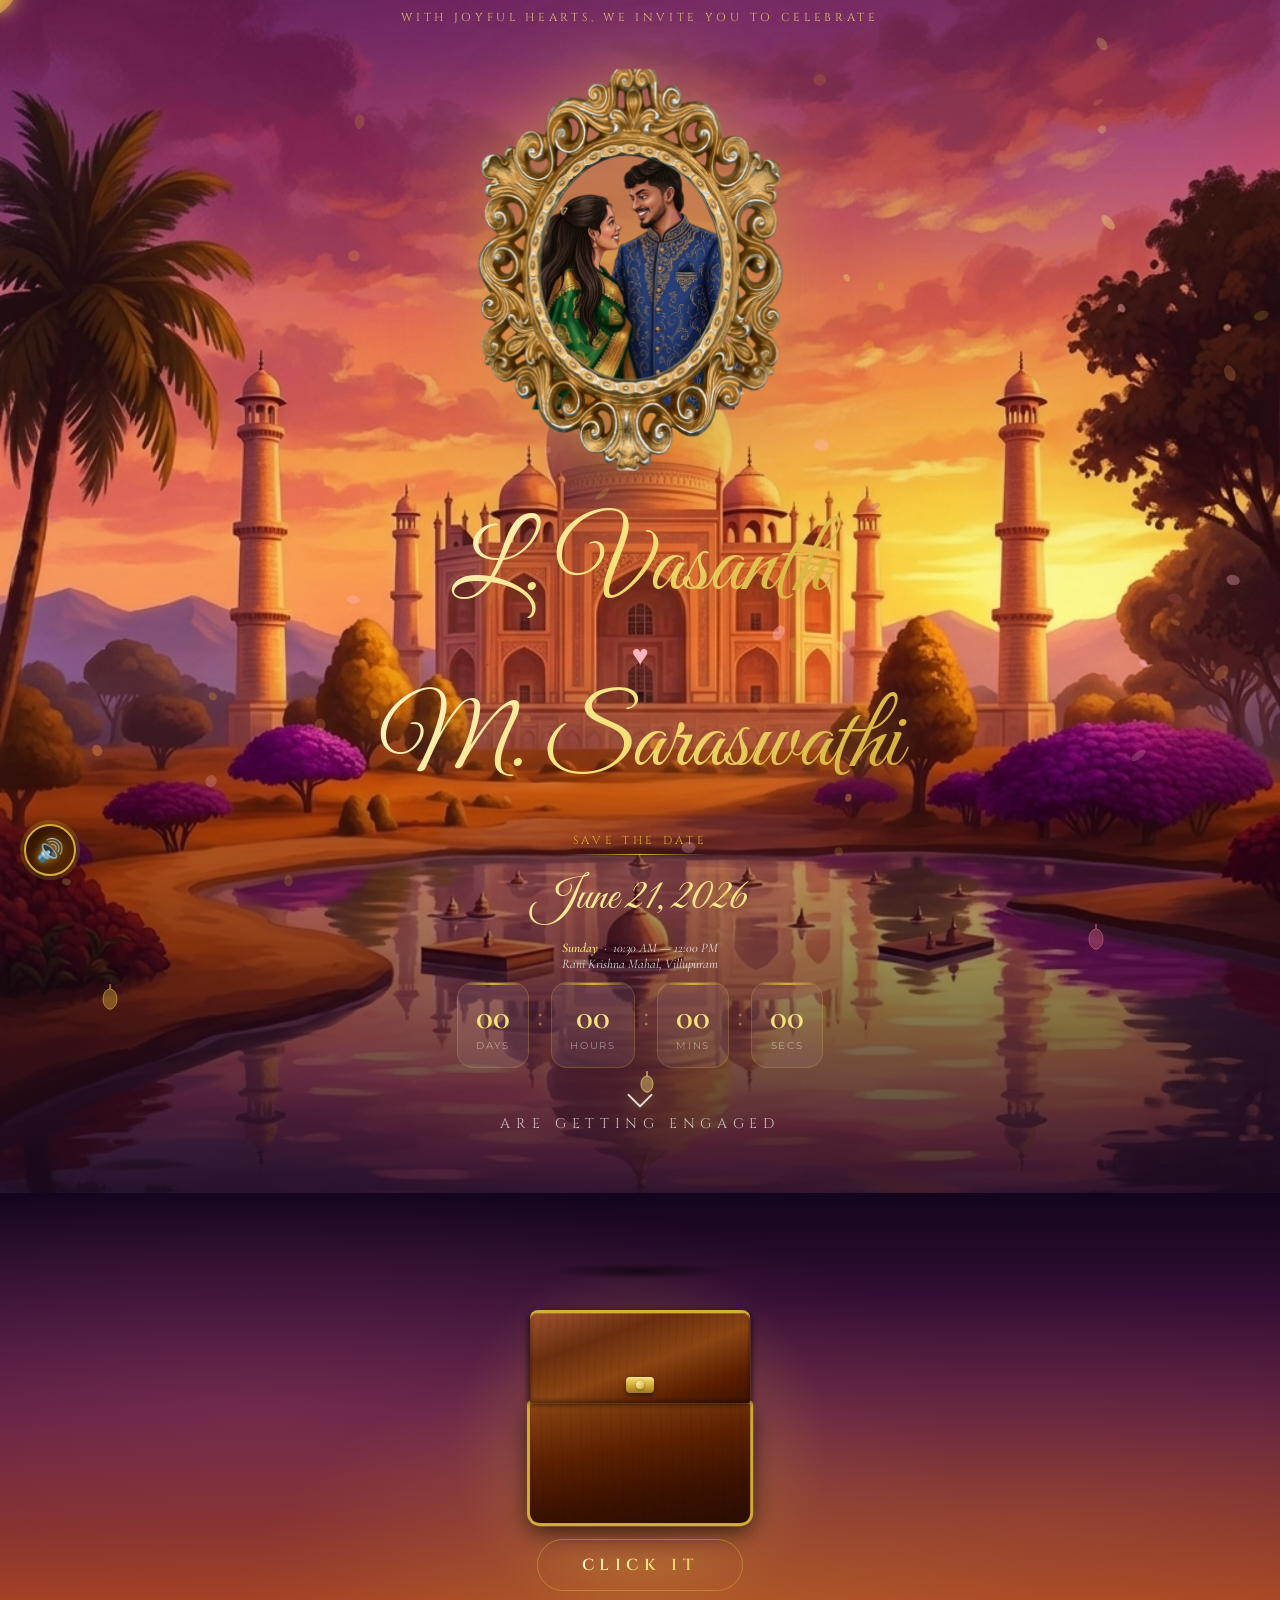
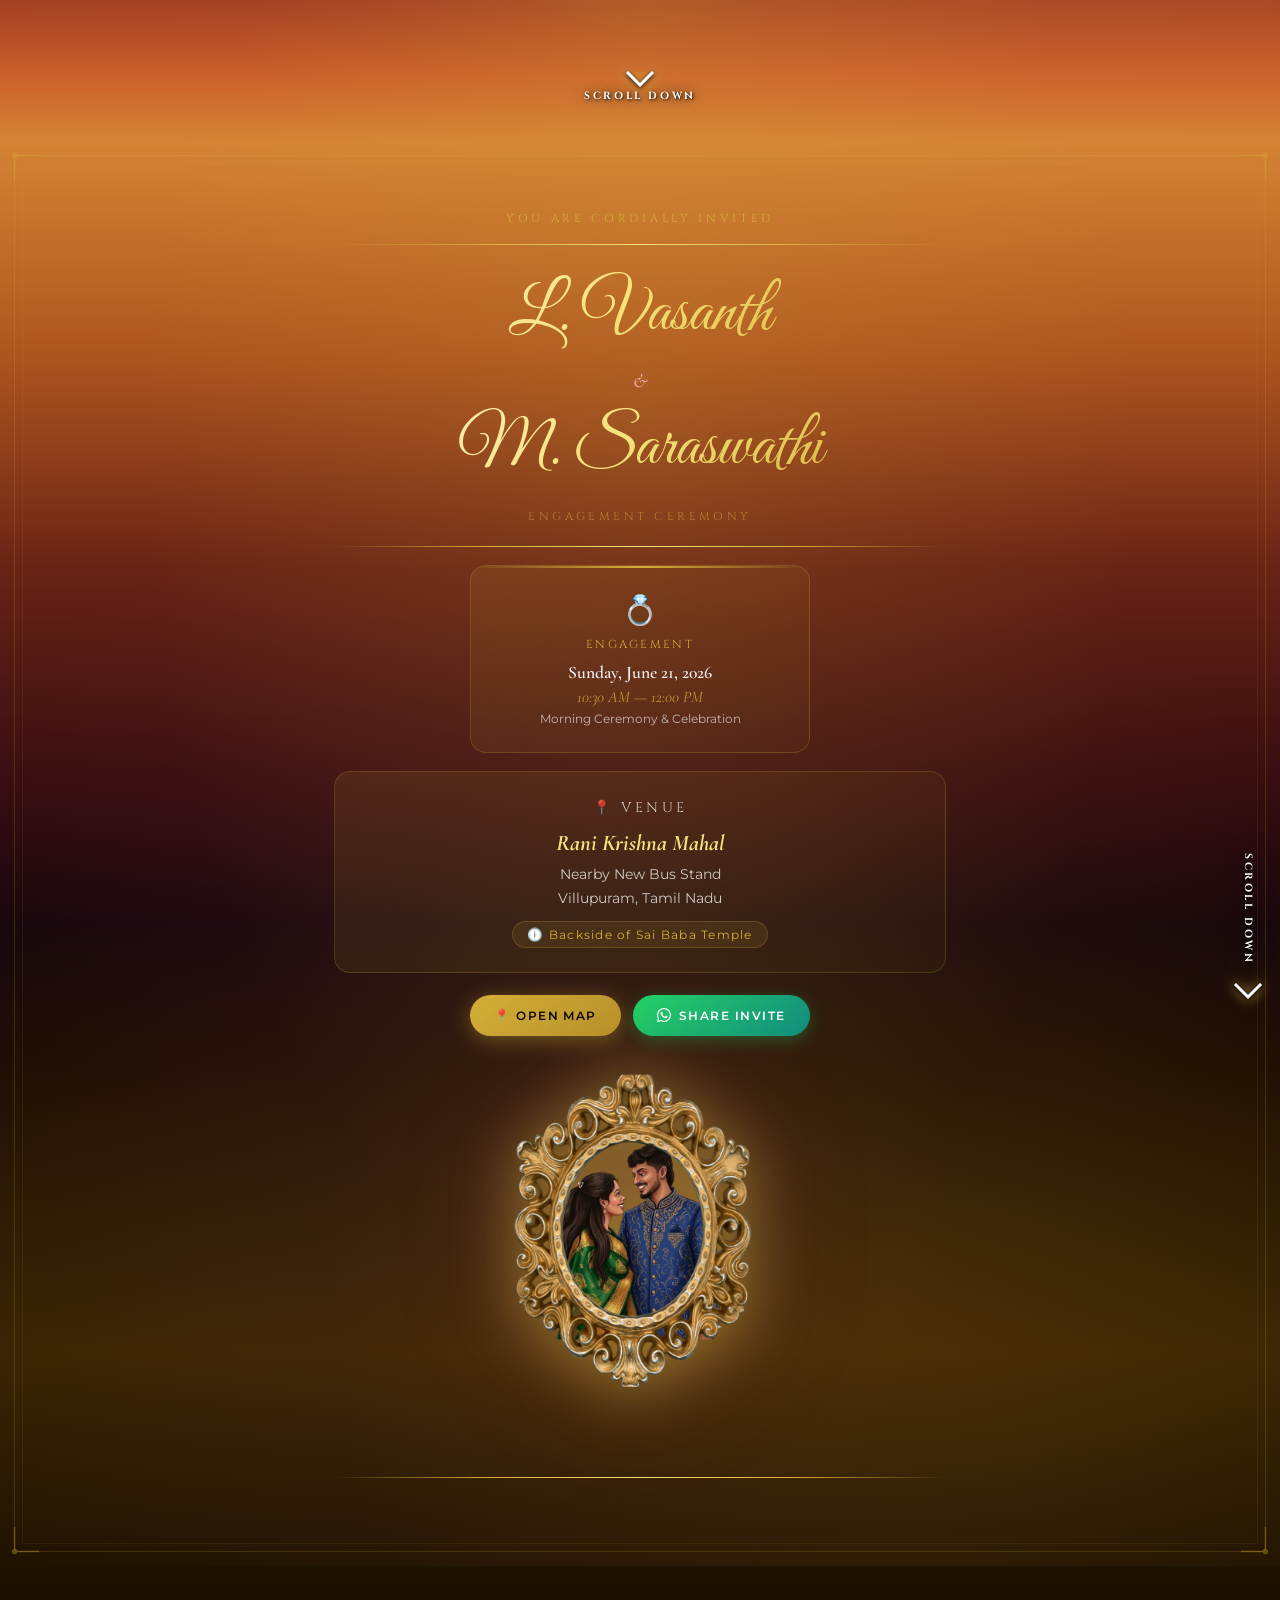
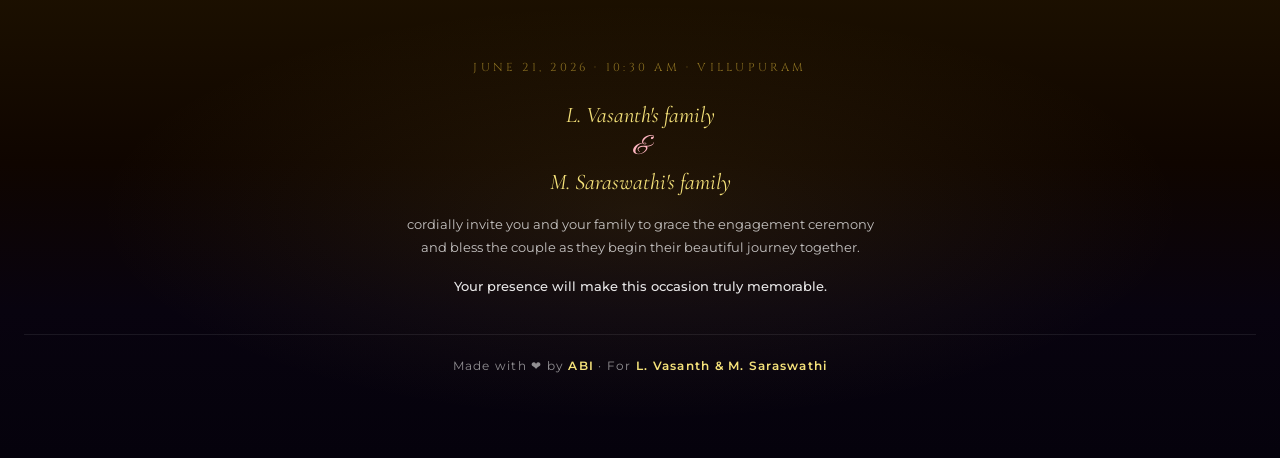
==== commit 5320b358: "Feature: Move Save the Date to page 1, add down arrow above tagline, remove Scroll Down text" ====
--- a/invite.html
+++ b/invite.html
@@ -218,8 +218,34 @@
       letter-spacing: 0.4em; text-transform: uppercase;
       color: rgba(255,255,255,0.7);
       animation: fadeUp 1s ease 0.9s both;
-      margin-top: 16px;
-    }
+      margin-top: 6px;
+    }
+
+    /* Save the Date on first page */
+    .s1-save-date {
+      margin-top: 12px;
+      padding: 12px 16px 6px;
+      width: 100%;
+      text-align: center;
+      animation: fadeUp 1s ease 1s both;
+    }
+    .s1-save-date .eyebrow { margin-bottom: 6px; }
+    .s1-save-date .gold-line { margin: 6px auto; }
+    .s1-save-date .save-date-title { font-size: clamp(1.6rem, 6vw, 2.8rem); margin: 4px 0; }
+    .s1-save-date .save-date-info { font-size: 0.82rem; margin: 4px 0 10px; }
+    .s1-save-date .countdown { margin-top: 8px; }
+
+    /* Down arrow above ARE GETTING ENGAGED */
+    .s1-down-arrow {
+      width: 18px; height: 18px;
+      border-right: 2.5px solid rgba(255,255,255,0.8);
+      border-bottom: 2.5px solid rgba(255,255,255,0.8);
+      transform: rotate(45deg);
+      margin: 12px auto 4px;
+      filter: drop-shadow(0 0 6px rgba(212,175,55,0.8));
+      animation: bounce 1.4s ease-in-out infinite;
+    }
+
     .scroll-hint {
       position: absolute;
       right: 18px;
@@ -1220,12 +1246,32 @@
     <div class="hero-name">L. Vasanth</div>
     <div class="hero-amp">&#9829;</div>
     <div class="hero-name">M. Saraswathi</div>
+
+    <!-- SAVE THE DATE moved here from section 2 -->
+    <div class="s1-save-date">
+      <p class="eyebrow">Save The Date</p>
+      <div class="gold-line"></div>
+      <div class="save-date-title">June 21, 2026</div>
+      <p class="save-date-info">
+        <span>Sunday</span> &nbsp;&middot;&nbsp; 10:30 AM &mdash; 12:00 PM<br/>
+        Rani Krishna Mahal, Villupuram
+      </p>
+      <!-- Countdown -->
+      <div class="countdown">
+        <div class="cd-item"><div class="cd-num" id="days">00</div><div class="cd-lbl">Days</div></div>
+        <div class="cd-sep">:</div>
+        <div class="cd-item"><div class="cd-num" id="hours">00</div><div class="cd-lbl">Hours</div></div>
+        <div class="cd-sep">:</div>
+        <div class="cd-item"><div class="cd-num" id="mins">00</div><div class="cd-lbl">Mins</div></div>
+        <div class="cd-sep">:</div>
+        <div class="cd-item"><div class="cd-num" id="secs">00</div><div class="cd-lbl">Secs</div></div>
+      </div>
+    </div>
+
+    <!-- Down arrow above tagline -->
+    <div class="s1-down-arrow"></div>
+
     <p class="hero-tagline">Are Getting Engaged</p>
-  </div>
-
-  <div class="scroll-hint">
-    <span>Scroll Down</span>
-    <div class="scroll-arrow"></div>
   </div>
 </section>
 
@@ -1235,39 +1281,7 @@
 <section id="s2">
   <div class="s2-inner">
 
-    <!-- SAVE THE DATE -->
-    <div class="save-date-block">
-      <p class="eyebrow reveal">Save The Date</p>
-      <div class="gold-line reveal d1"></div>
-      <div class="save-date-title reveal d1">June 21, 2026</div>
-      <p class="save-date-info reveal d2">
-        <span>Sunday</span> &nbsp;&middot;&nbsp; 10:30 AM &mdash; 12:00 PM<br/>
-        Rani Krishna Mahal, Villupuram
-      </p>
-
-      <!-- Countdown -->
-      <div class="countdown reveal d3">
-        <div class="cd-item">
-          <div class="cd-num" id="days">00</div>
-          <div class="cd-lbl">Days</div>
-        </div>
-        <div class="cd-sep">:</div>
-        <div class="cd-item">
-          <div class="cd-num" id="hours">00</div>
-          <div class="cd-lbl">Hours</div>
-        </div>
-        <div class="cd-sep">:</div>
-        <div class="cd-item">
-          <div class="cd-num" id="mins">00</div>
-          <div class="cd-lbl">Mins</div>
-        </div>
-        <div class="cd-sep">:</div>
-        <div class="cd-item">
-          <div class="cd-num" id="secs">00</div>
-          <div class="cd-lbl">Secs</div>
-        </div>
-      </div>
-    </div>
+    <!-- Save the Date moved to Section 1 -->
 
 
     <!-- WOODEN 3D RING BOX -->
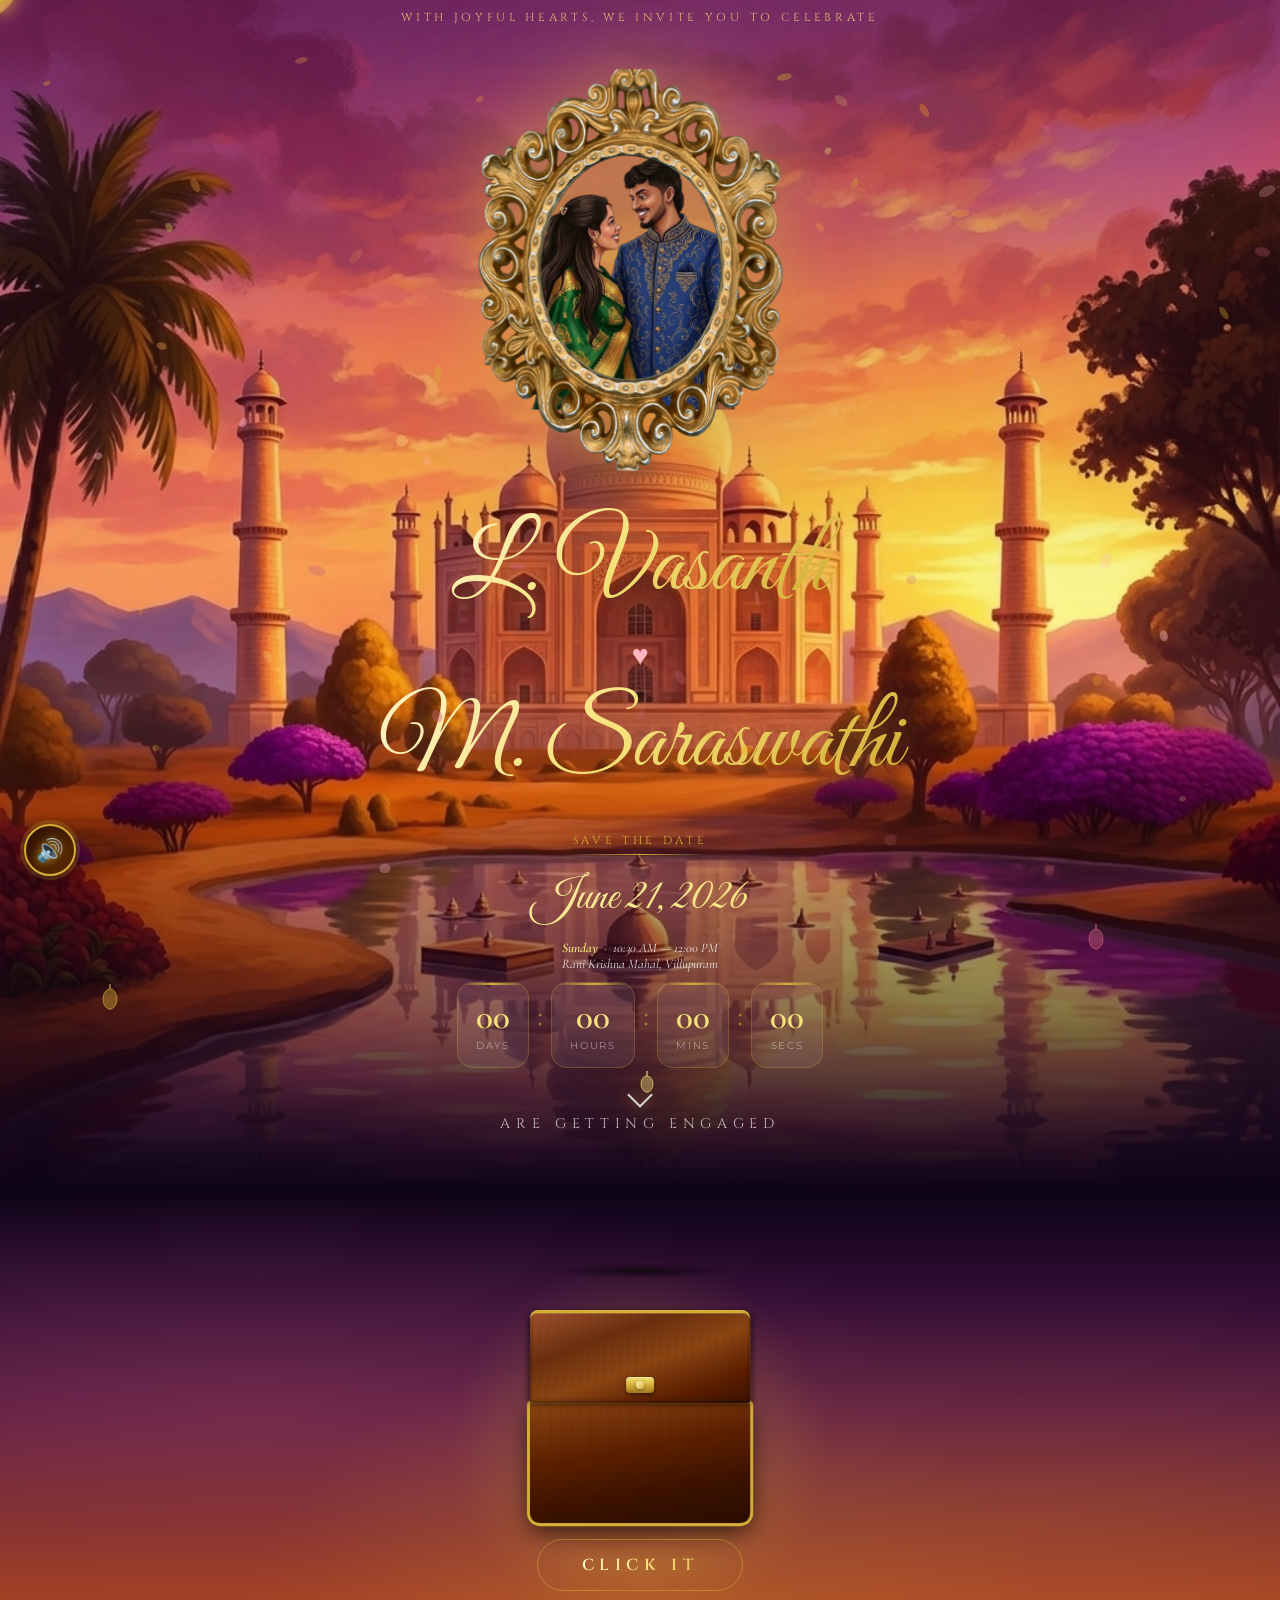
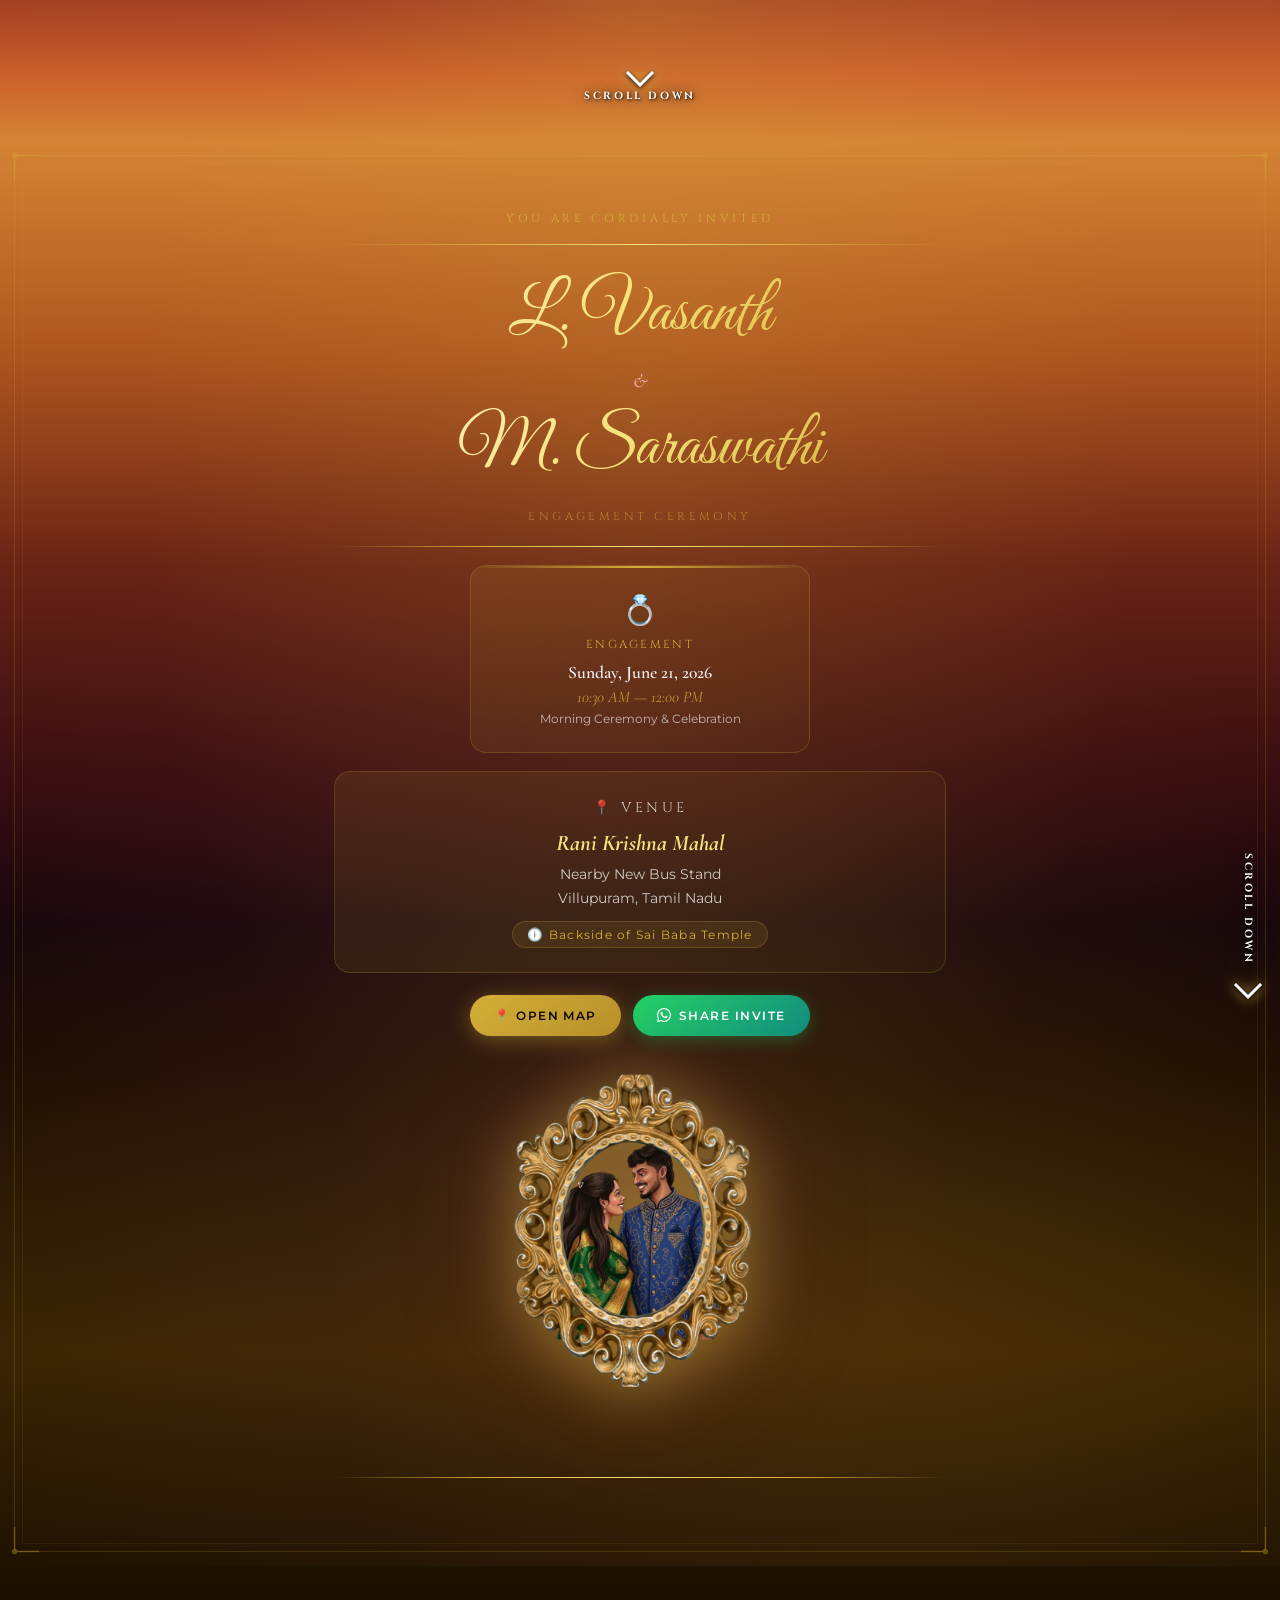
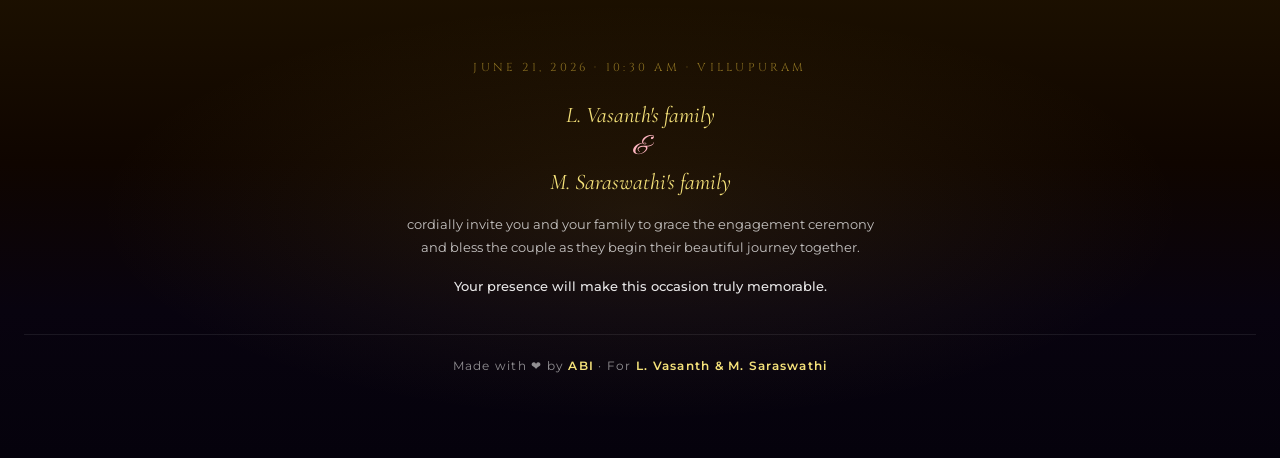
==== commit b9ae4929: "UI: Seamlessly blend section 1 and section 2 backgrounds by fading the sunset image into solid dark " ====
--- a/invite.html
+++ b/invite.html
@@ -161,8 +161,9 @@
       background: linear-gradient(to bottom,
         rgba(13,3,24,0.2) 0%,
         rgba(74,16,64,0.08) 30%,
-        rgba(0,0,0,0.0) 55%,
-        rgba(13,3,24,0.75) 100%);
+        rgba(0,0,0,0.0) 60%,
+        rgba(13,3,24,0.5) 85%,
+        rgba(13,3,24,1) 100%);
     }
     .s1-content {
       position: relative; z-index: 2;
@@ -327,7 +328,7 @@
       position: relative;
       overflow: hidden;
       background: linear-gradient(180deg,
-        rgba(13,3,24,0.97)   0%,
+        rgba(13,3,24,1)      0%,
         rgba(45,10,50,0.95)  20%,
         rgba(80,20,60,0.92)  40%,
         rgba(120,40,40,0.92) 60%,
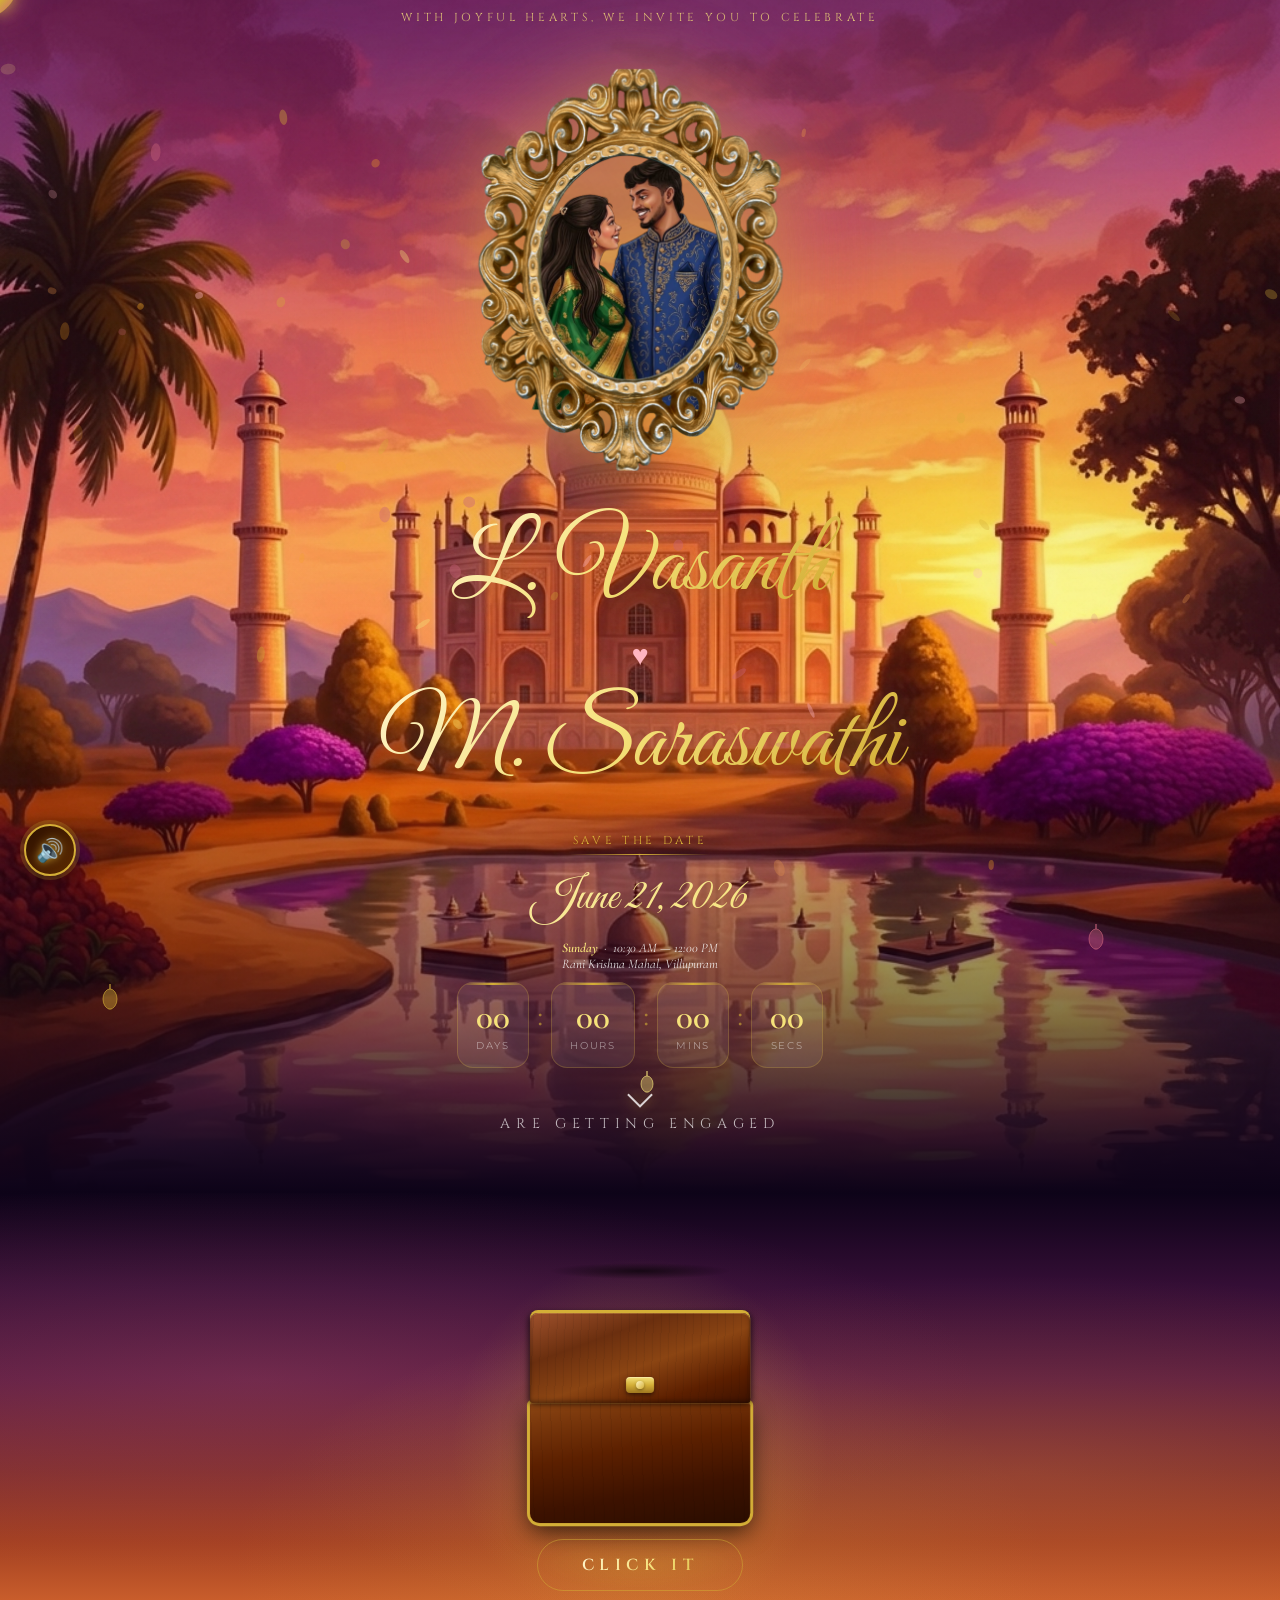
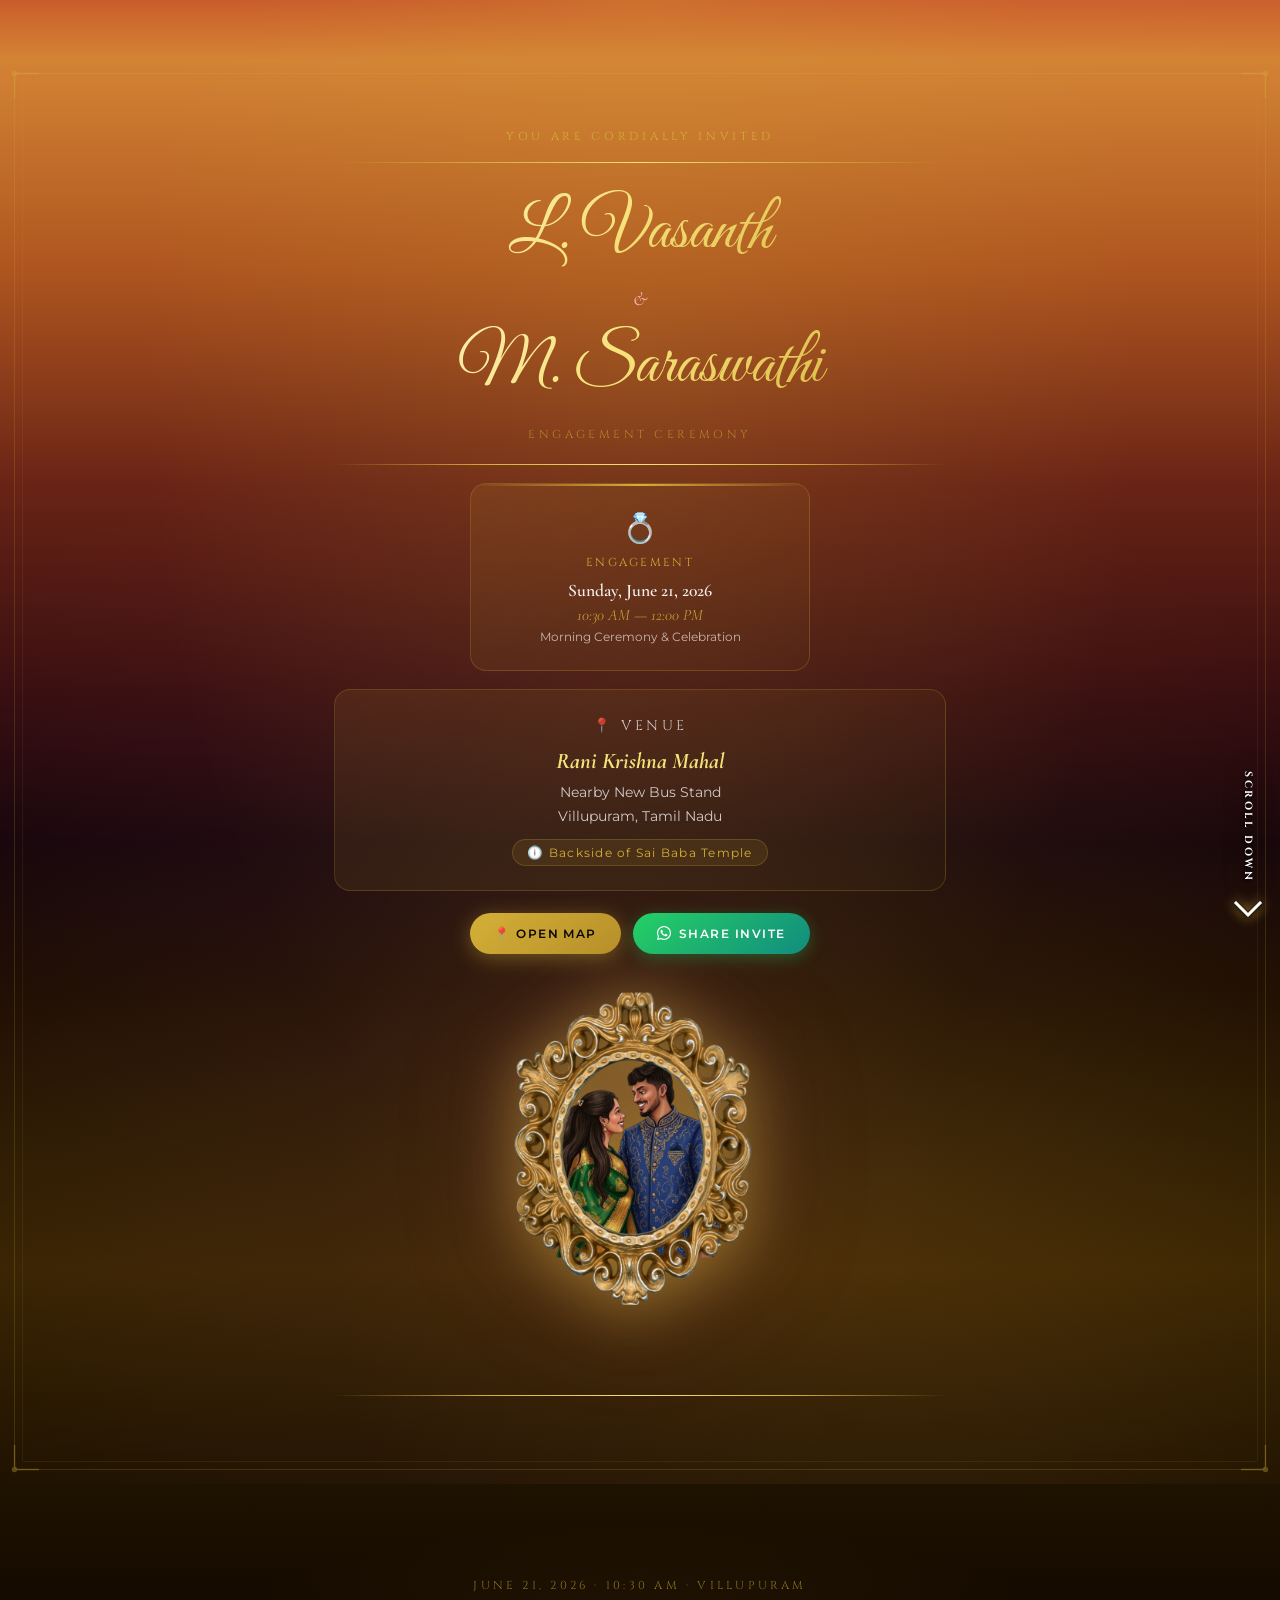
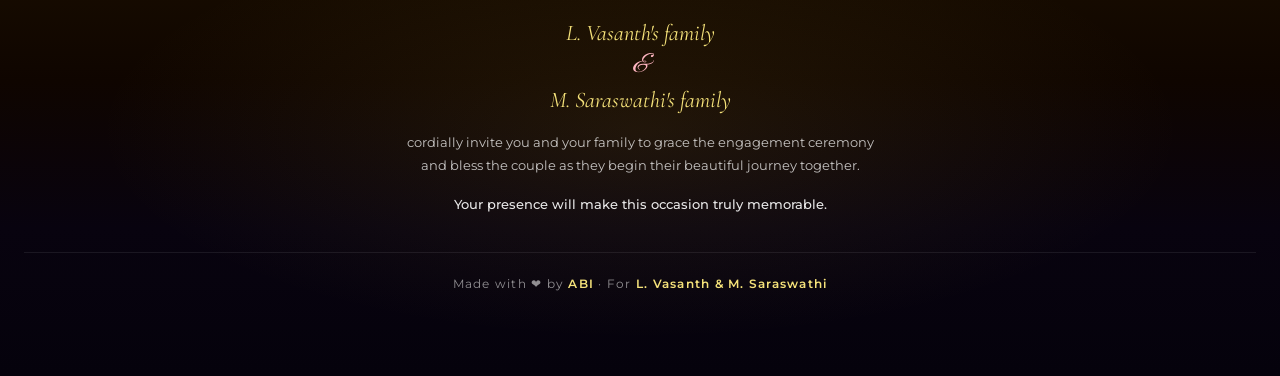
==== commit 32e7d3af: "UI: Change ring box message to custom quote and remove scroll down hint" ====
--- a/invite.html
+++ b/invite.html
@@ -1336,11 +1336,7 @@
       <p class="ring-opened-msg" id="ringMsg"></p>
     </div>
 
-    <!-- Scroll hint centered below button -->
-    <div class="scroll-hint-bottom">
-      <div class="scroll-arrow-bottom"></div>
-      <span>Scroll Down</span>
-    </div>
+    <!-- Scroll hint removed per user request -->
 
   </div>
 
@@ -1602,7 +1598,7 @@
 
     // Message
     setTimeout(function(){
-      if(msg) msg.textContent = 'L. Vasanth \u2665 M. Saraswathi';
+      if(msg) msg.textContent = 'Hearts entwined, a love story defined!!!';
     }, 1800);
 
     if(btn) btn.querySelector('.rb-btn-text').textContent = 'Close';
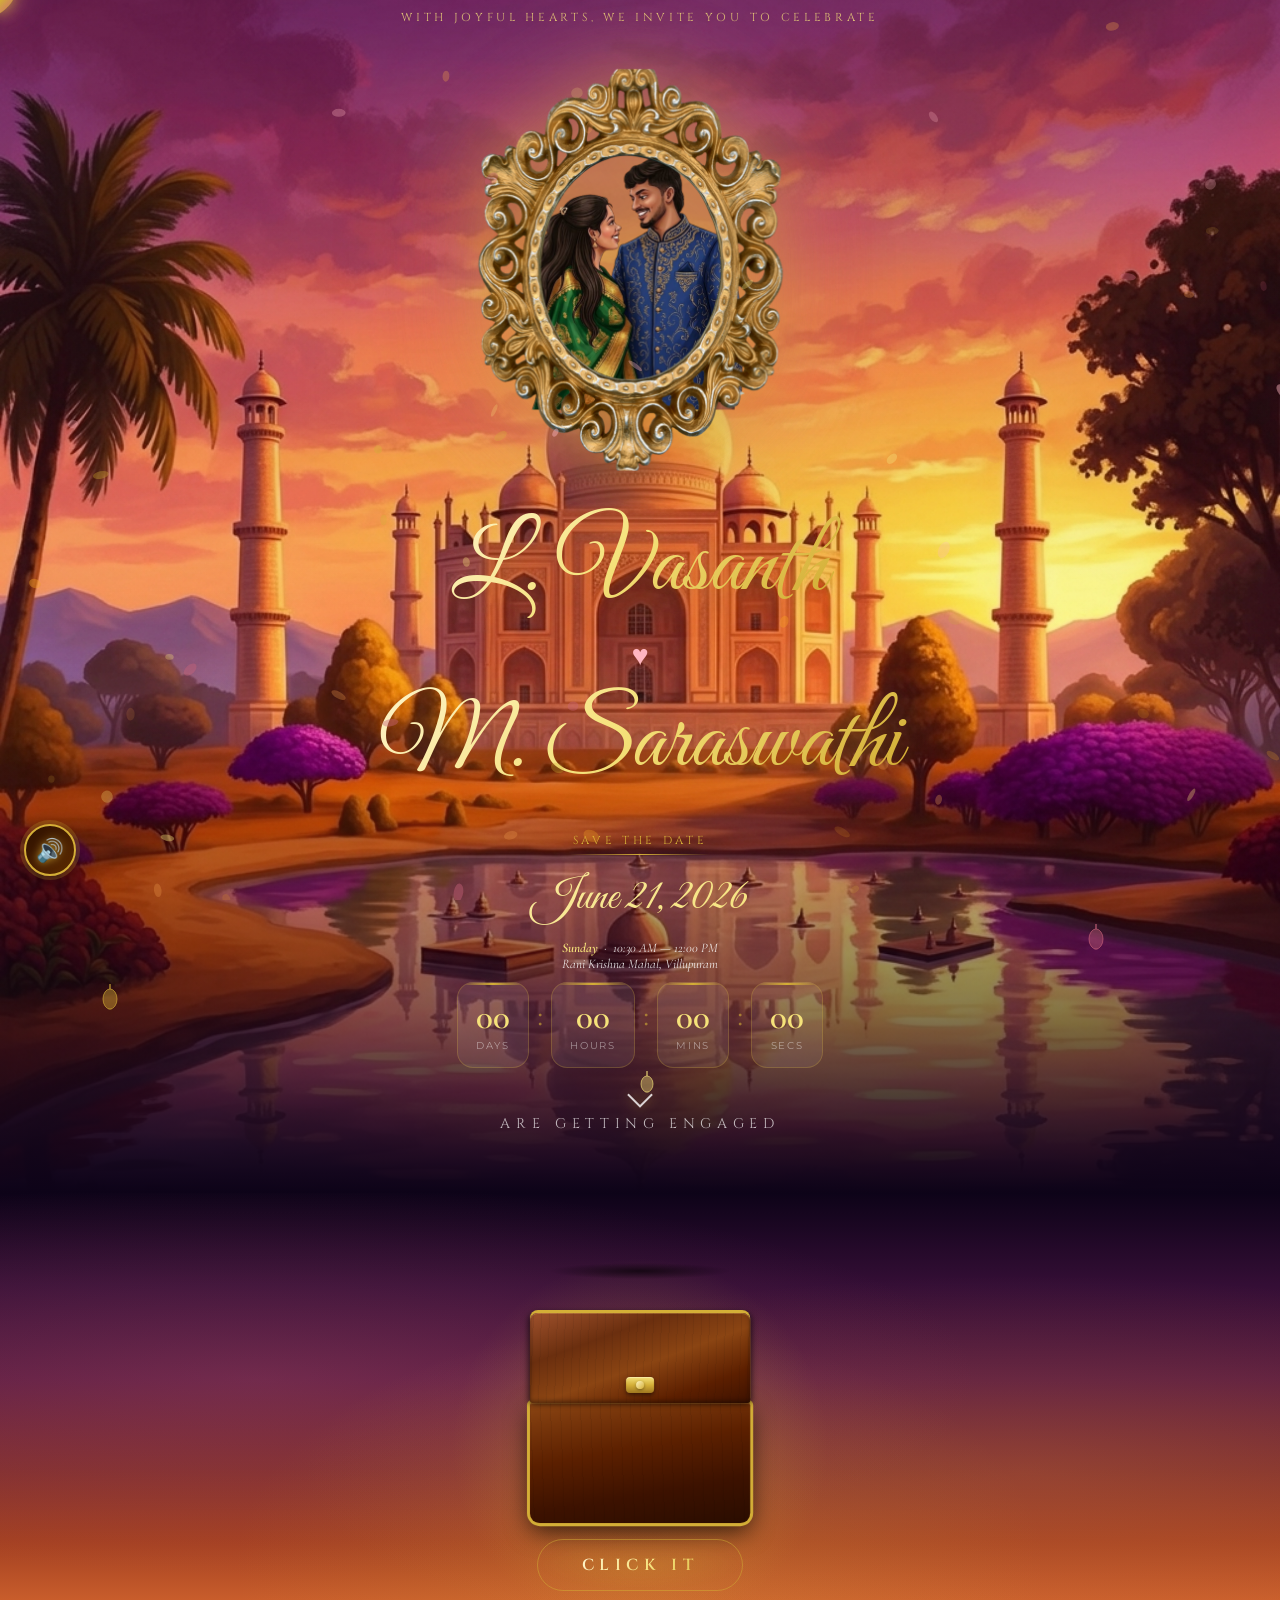
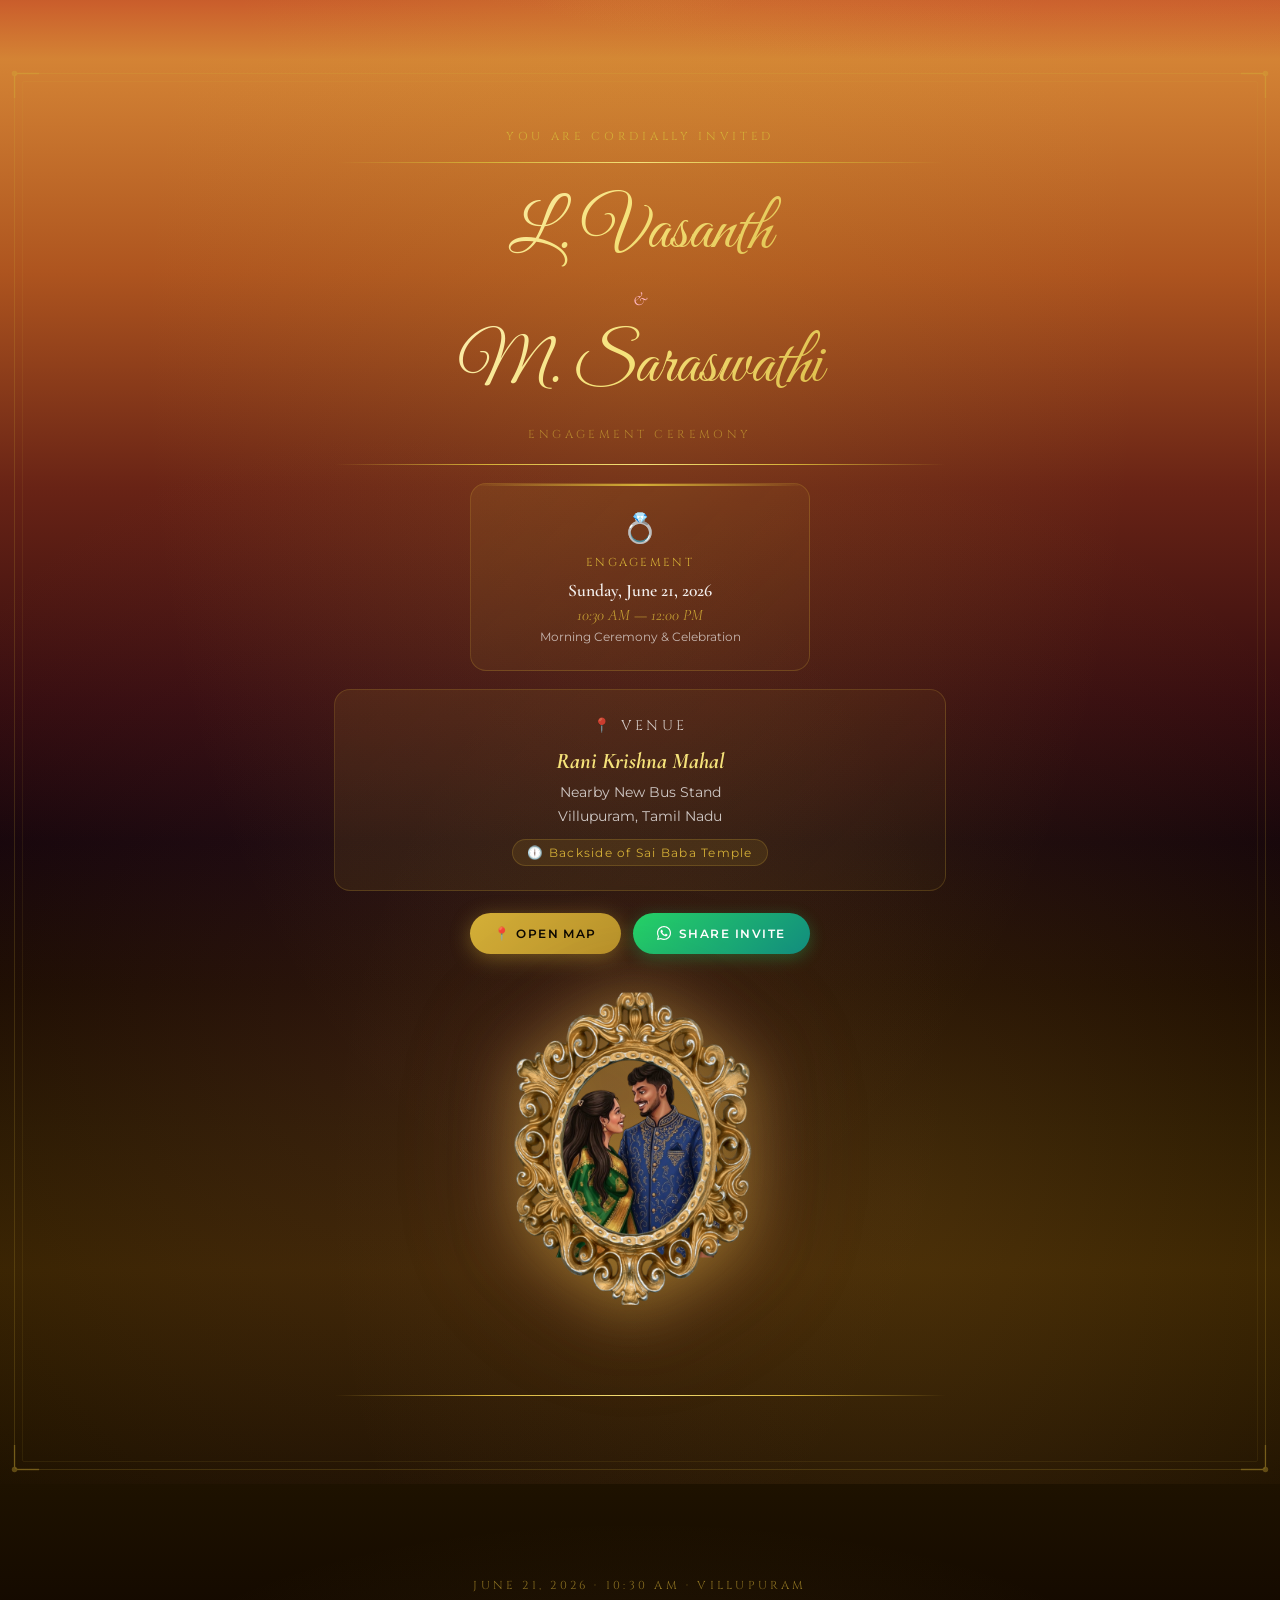
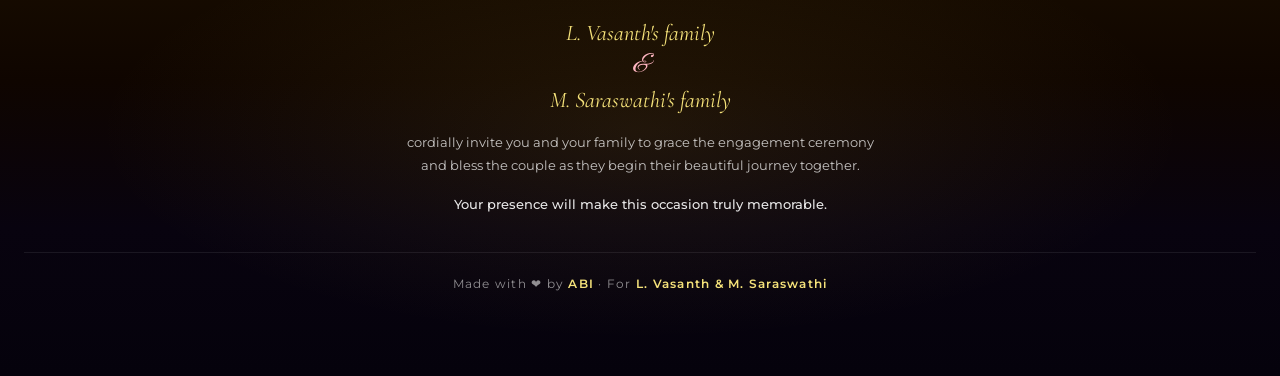
==== commit 6f0eb41a: "UI: Remove vertical scroll down hint from golden invitation section" ====
--- a/invite.html
+++ b/invite.html
@@ -1398,10 +1398,6 @@
     <div class="gold-line-full reveal d5" style="margin-top:26px;"></div>
   </div>
 
-  <div class="scroll-hint">
-    <span>Scroll Down</span>
-    <div class="scroll-arrow"></div>
-  </div>
 </section>
 
 <!-- ============================================================
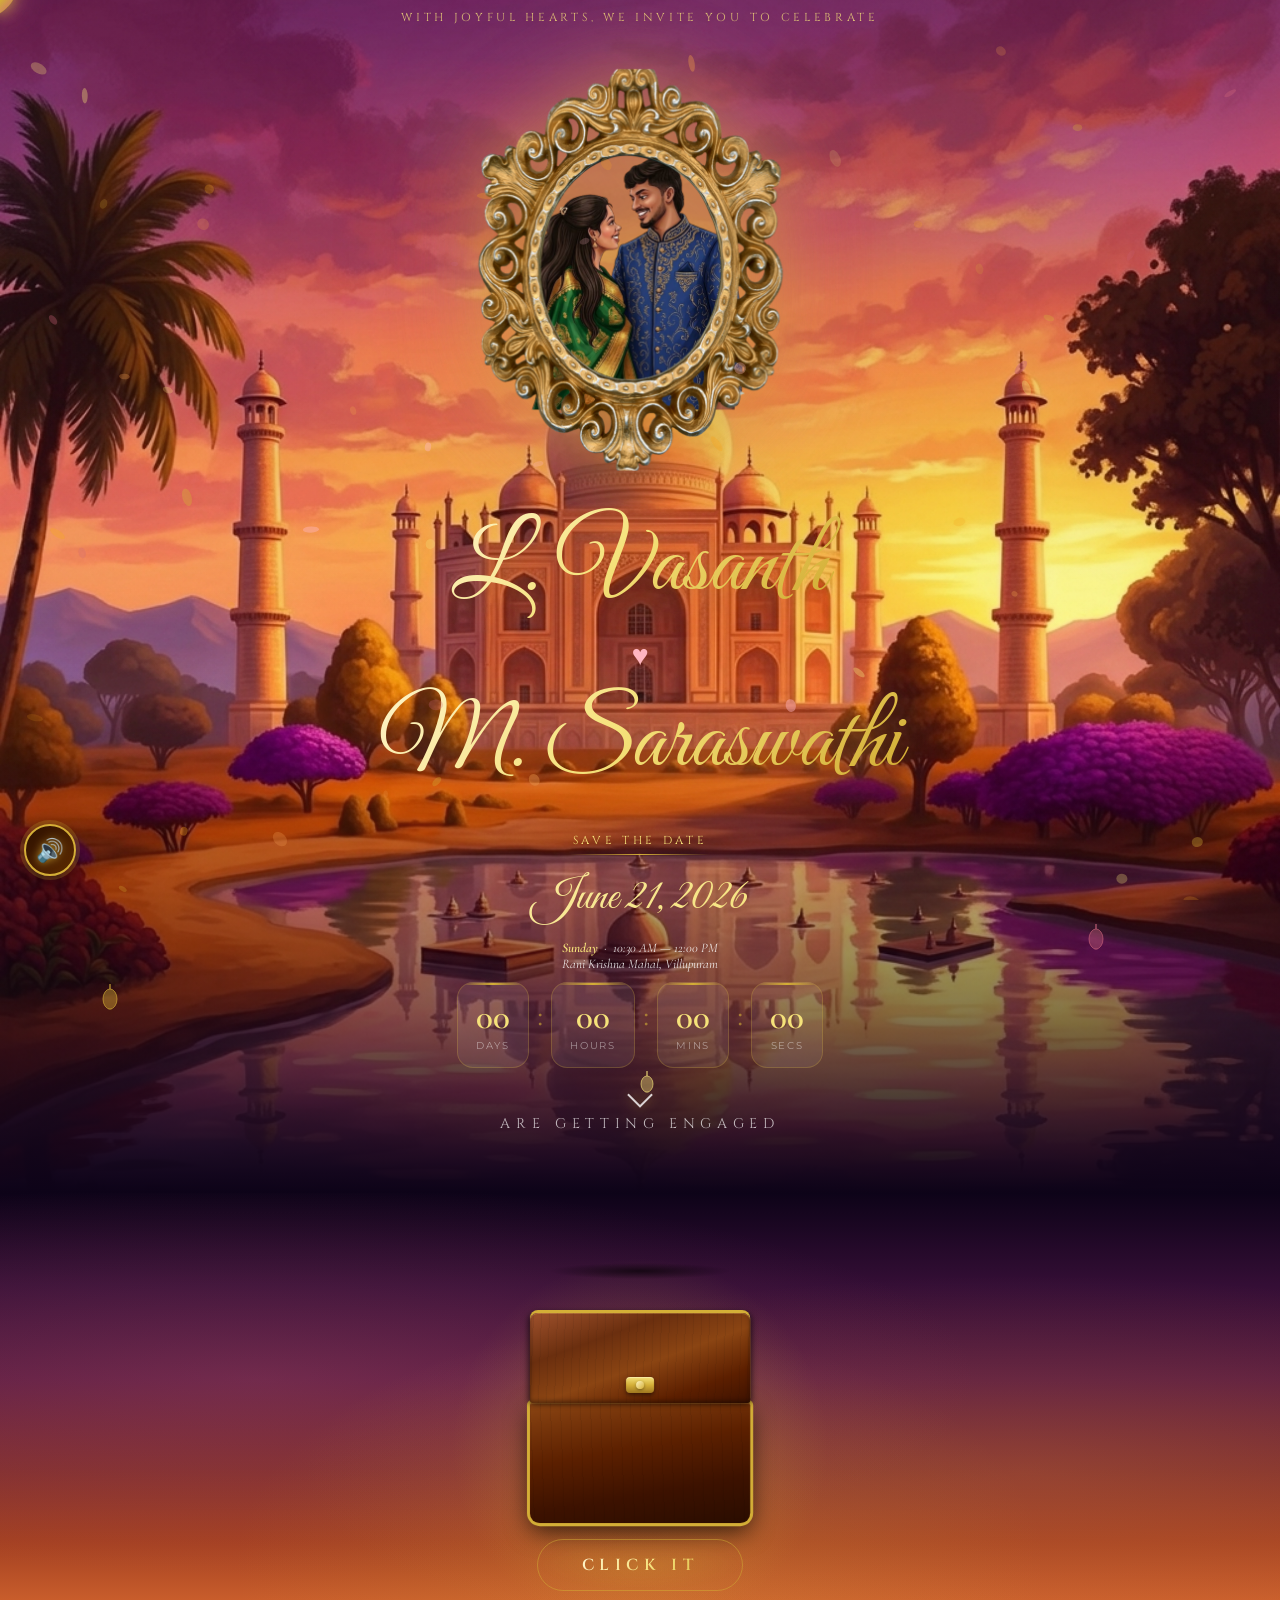
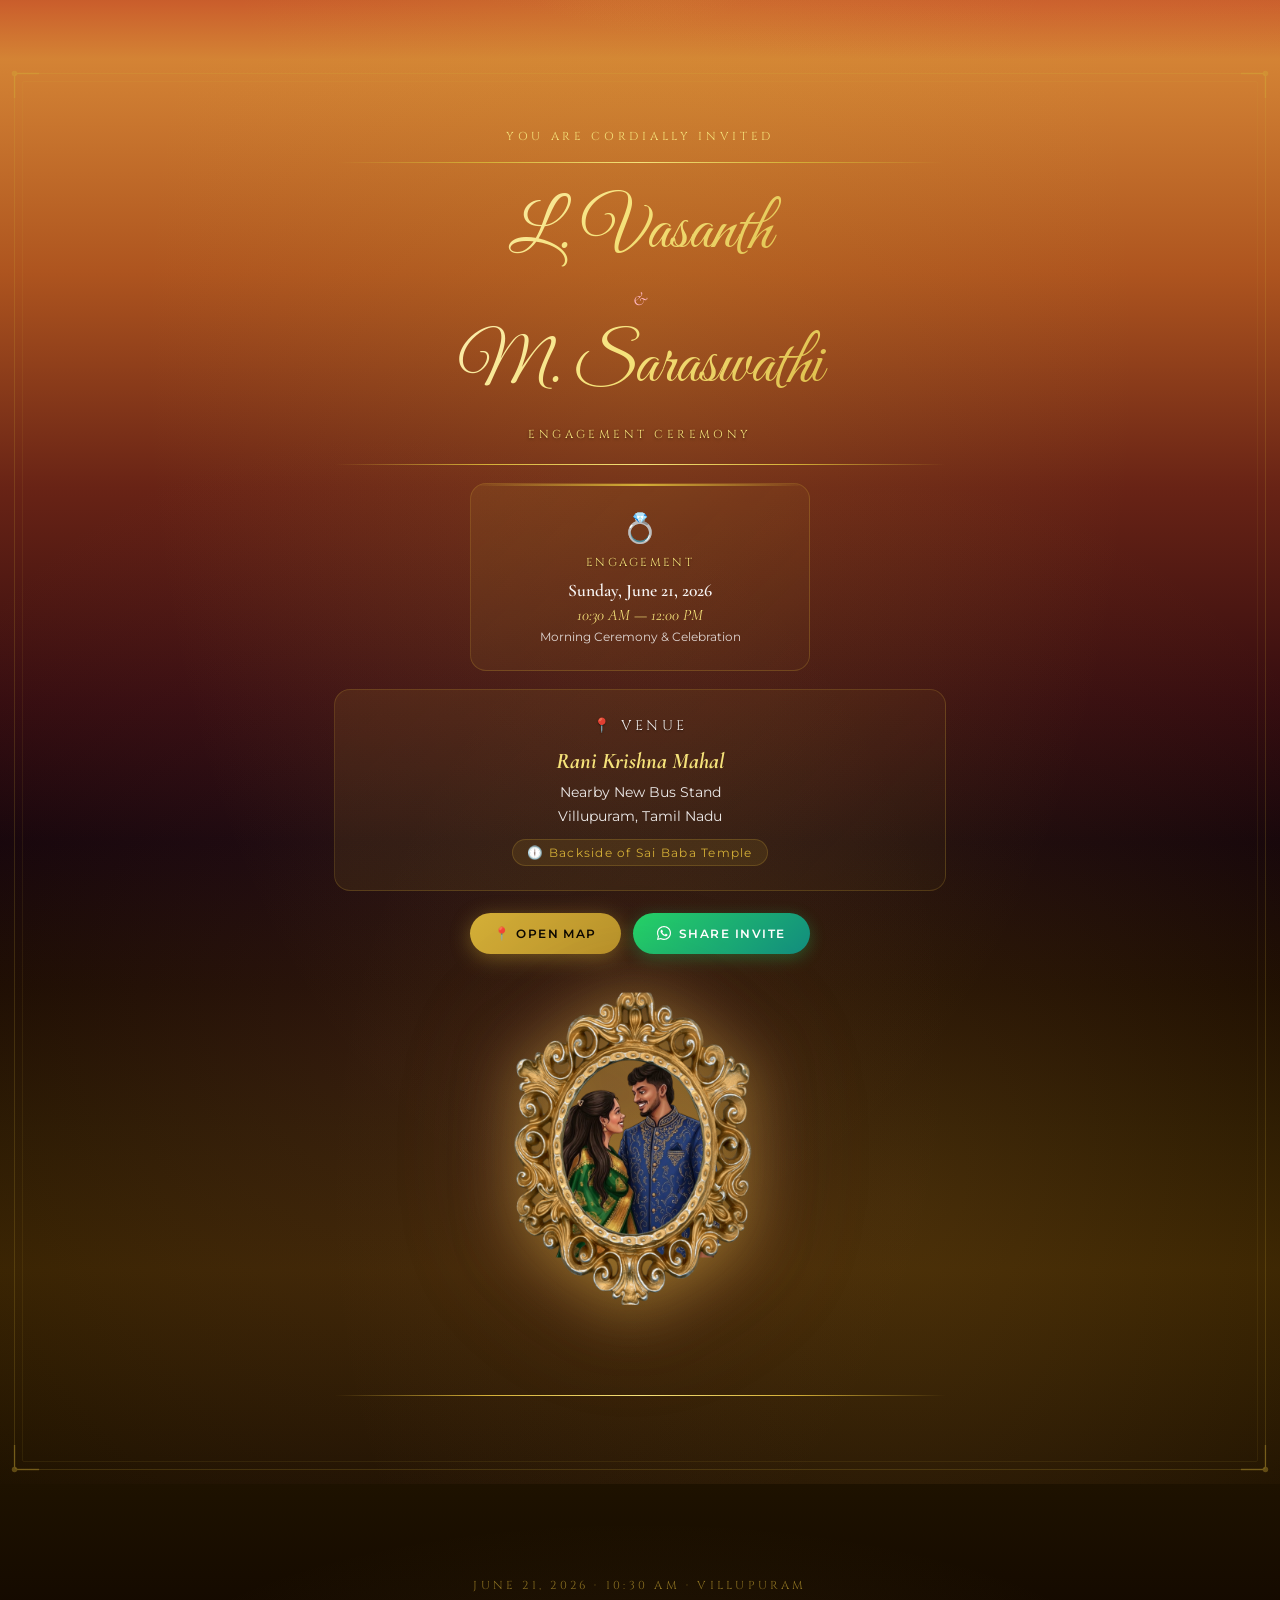
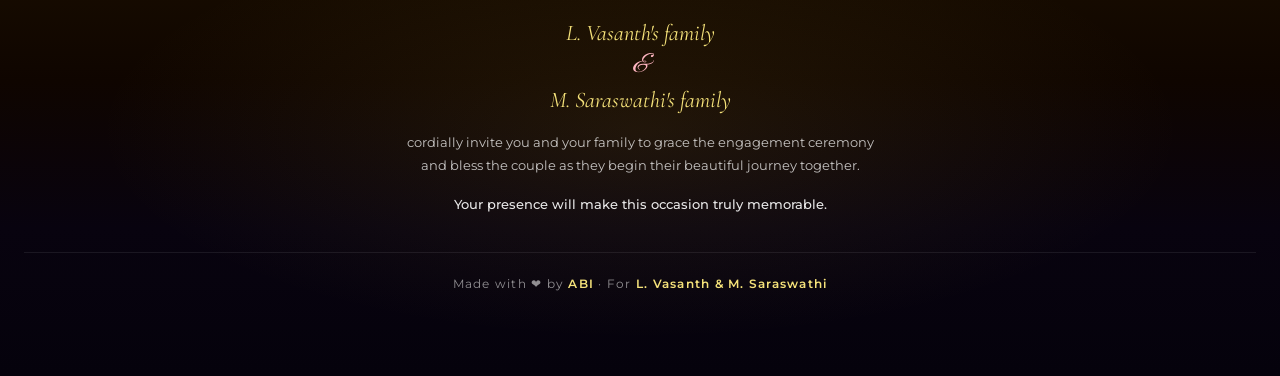
==== commit 1119dbd3: "UI: Increase brightness and contrast of invitation text elements for better visibility" ====
--- a/invite.html
+++ b/invite.html
@@ -142,7 +142,7 @@
     .eyebrow {
       font-family: 'Cinzel', serif;
       font-size: 0.72rem; letter-spacing: 0.32em;
-      text-transform: uppercase; color: var(--gold);
+      text-transform: uppercase; color: var(--gold-light);
     }
 
     /* ================================================
@@ -557,7 +557,8 @@
     }
     .invite-sub {
       font-family:'Cinzel',serif; font-size:0.72rem; letter-spacing:0.3em;
-      text-transform:uppercase; color:rgba(212,175,55,0.6); margin:10px 0 22px;
+      text-transform:uppercase; color:var(--gold-light); margin:10px 0 22px;
+      text-shadow: 0 1px 3px rgba(0,0,0,0.5);
     }
 
     /* Event card */
@@ -573,10 +574,10 @@
       background:linear-gradient(90deg,transparent,var(--gold),transparent);
     }
     .evt-icon  { font-size:1.8rem; display:block; margin-bottom:10px; }
-    .evt-type  { font-family:'Cinzel',serif; font-size:0.72rem; letter-spacing:0.2em; color:var(--gold); text-transform:uppercase; margin-bottom:10px; }
-    .evt-date  { font-family:'Cormorant Garamond',serif; font-size:1.1rem; font-weight:600; color:rgba(255,255,255,0.92); margin-bottom:4px; }
-    .evt-time  { font-family:'Cormorant Garamond',serif; font-style:italic; font-size:1rem; color:rgba(212,175,55,0.85); margin-bottom:4px; }
-    .evt-note  { font-size:0.78rem; color:rgba(255,255,255,0.65); }
+    .evt-type  { font-family:'Cinzel',serif; font-size:0.72rem; letter-spacing:0.2em; color:var(--gold-light); text-transform:uppercase; margin-bottom:10px; text-shadow: 0 1px 2px rgba(0,0,0,0.4); }
+    .evt-date  { font-family:'Cormorant Garamond',serif; font-size:1.1rem; font-weight:600; color:rgba(255,255,255,0.95); margin-bottom:4px; }
+    .evt-time  { font-family:'Cormorant Garamond',serif; font-style:italic; font-size:1rem; color:var(--gold-light); margin-bottom:4px; }
+    .evt-note  { font-size:0.78rem; color:rgba(255,255,255,0.8); }
 
     /* Venue card */
     .venue-card {
@@ -585,9 +586,9 @@
       border-radius:16px; padding:24px 20px;
       margin:18px 0;
     }
-    .vc-label { font-family:'Cinzel',serif; font-size:0.68rem; letter-spacing:0.24em; color:rgba(212,175,55,0.55); text-transform:uppercase; margin-bottom:8px; }
+    .vc-label { font-family:'Cinzel',serif; font-size:0.68rem; letter-spacing:0.24em; color:var(--gold-light); text-transform:uppercase; margin-bottom:8px; text-shadow: 0 1px 2px rgba(0,0,0,0.4); }
     .venue-card h3 { font-family:'Cormorant Garamond',serif; font-style:italic; font-size:1.4rem; color:var(--gold-light); margin-bottom:6px; }
-    .venue-card p  { font-size:0.88rem; color:rgba(255,255,255,0.75); line-height:1.75; }
+    .venue-card p  { font-size:0.88rem; color:rgba(255,255,255,0.9); line-height:1.75; }
     .landmark-chip {
       display:inline-block; margin-top:10px;
       padding:5px 14px; border-radius:20px;
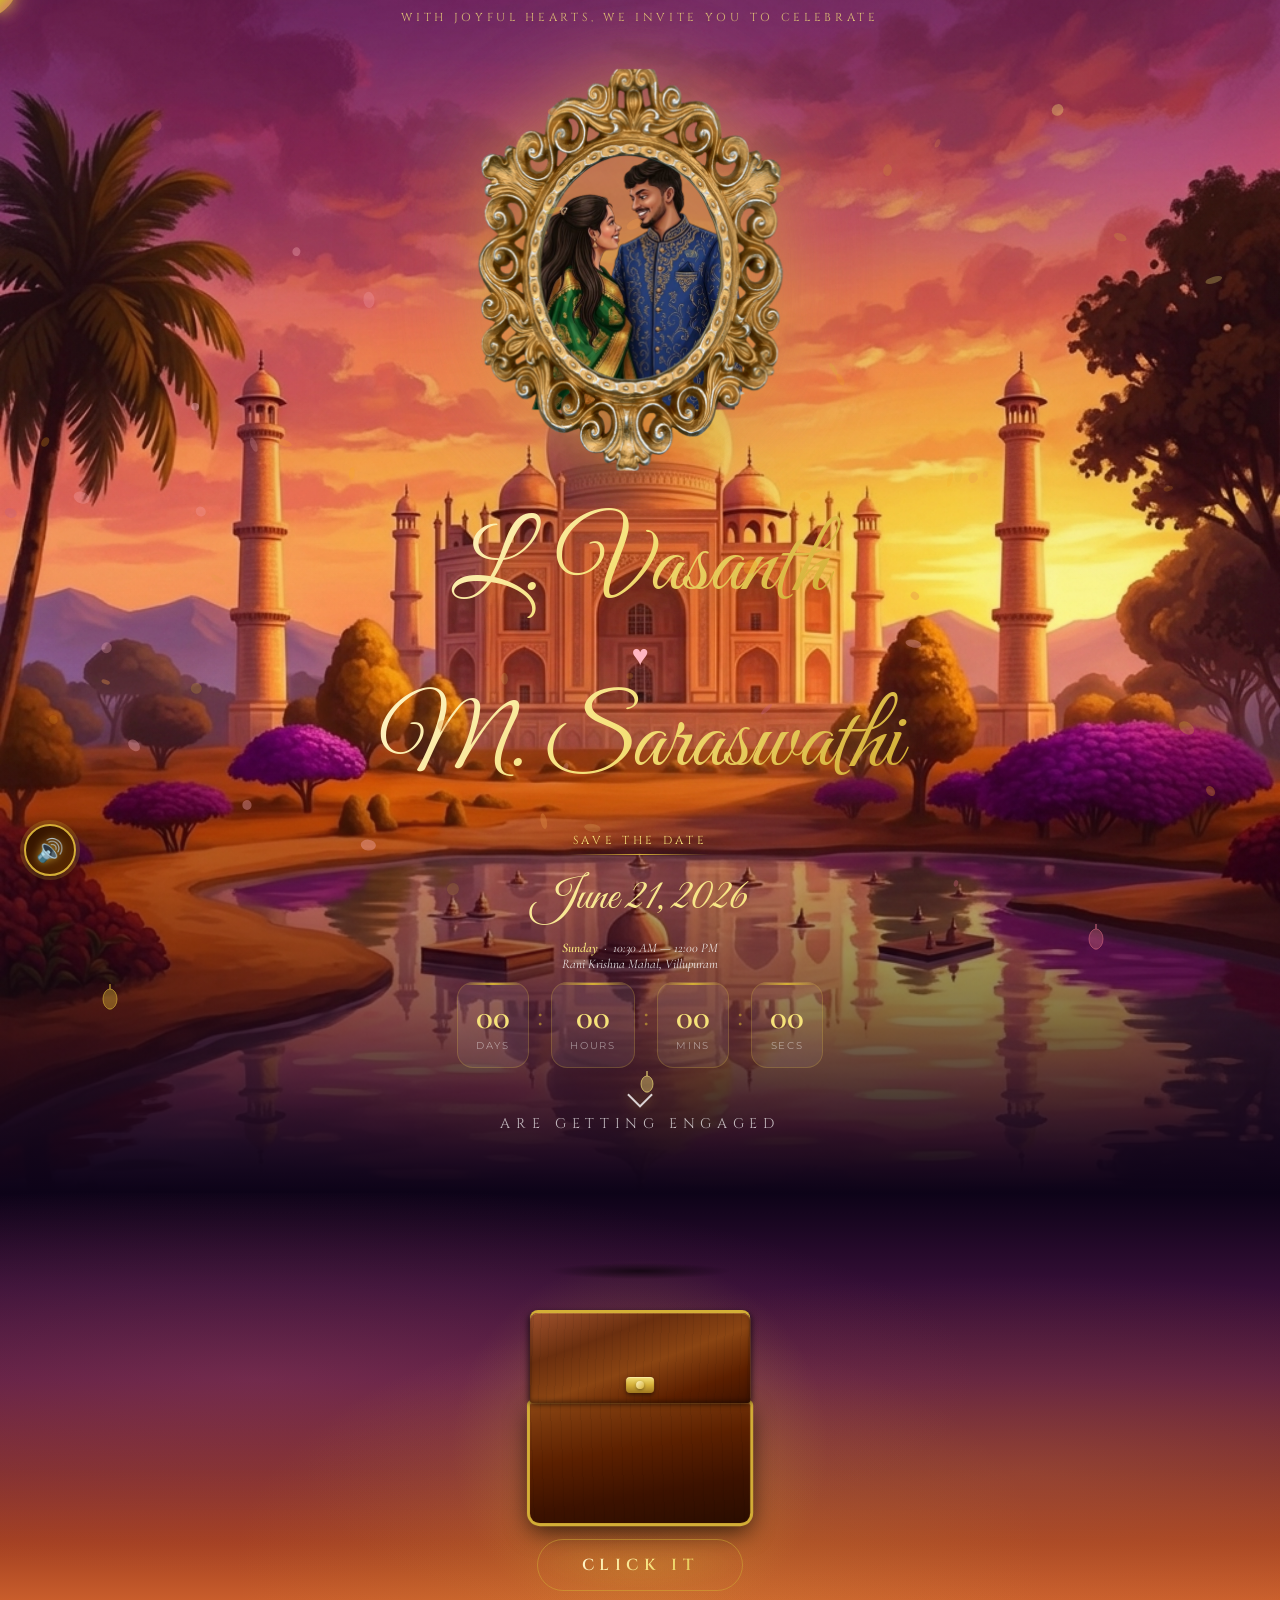
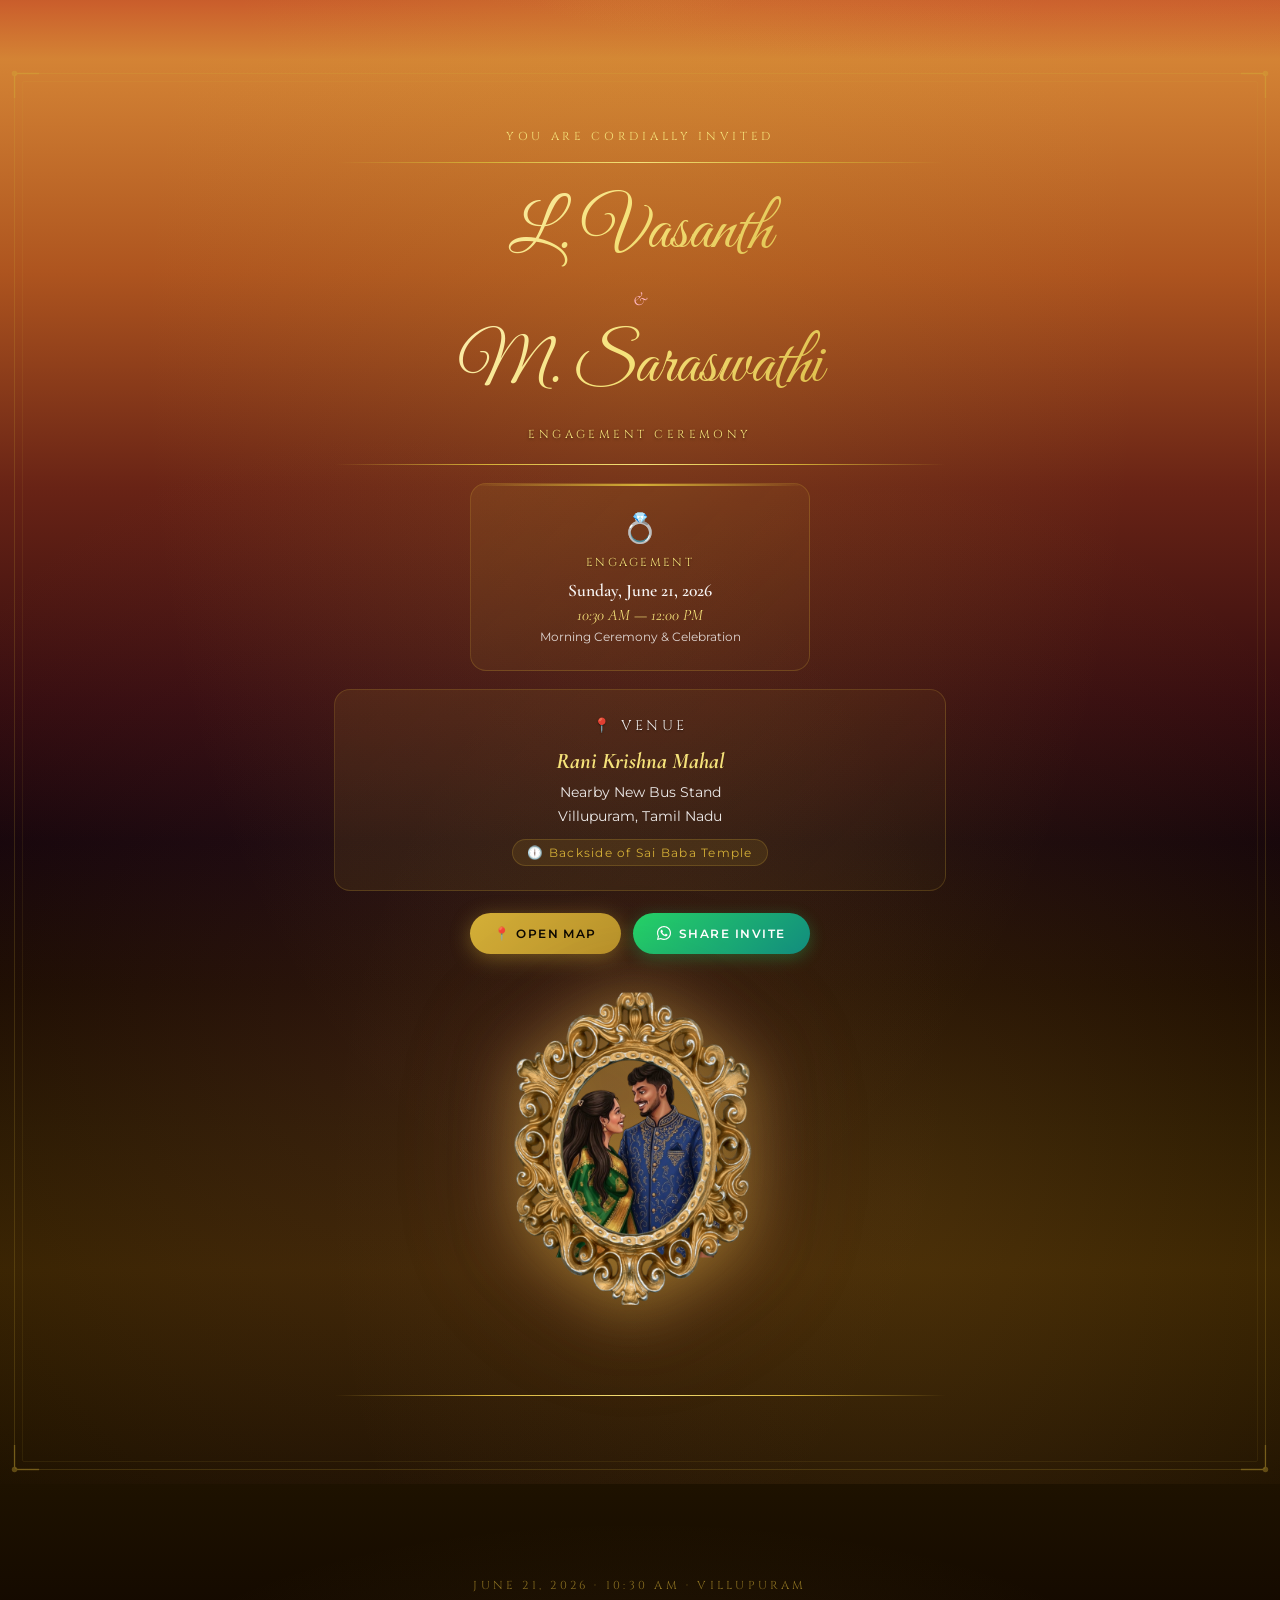
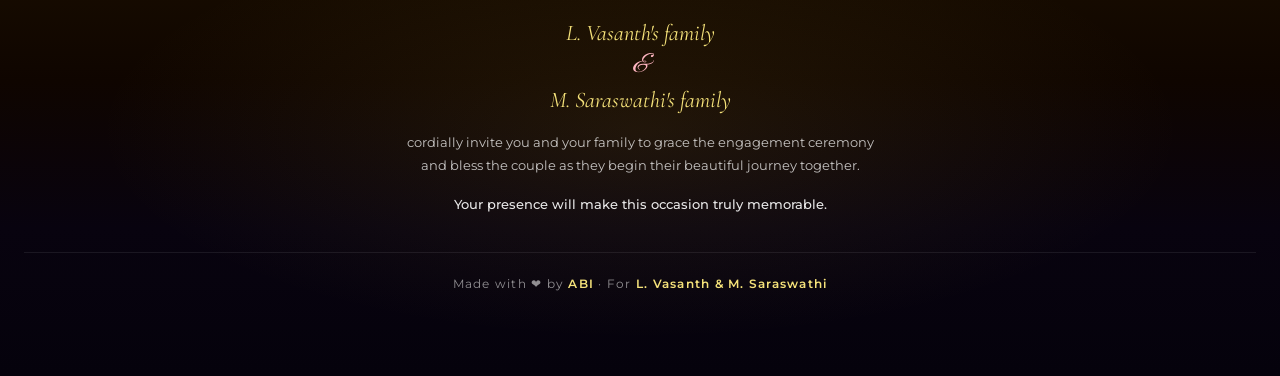
==== commit 88c7d832: "Feature: Update background music to new requested song" ====
--- a/invite.html
+++ b/invite.html
@@ -1428,7 +1428,7 @@
 // ---- YOUTUBE MUSIC PLAYER (Reliable auto-start on first touch) ----
 var musicPlaying = false;
 var musicStarted = false;
-var VIDEO_ID = 'd0xbQmy26rY';
+var VIDEO_ID = 'F0YjVJnyzqY';
 
 function updateMusicUI(playing) {
   var btn  = document.getElementById('music-btn');
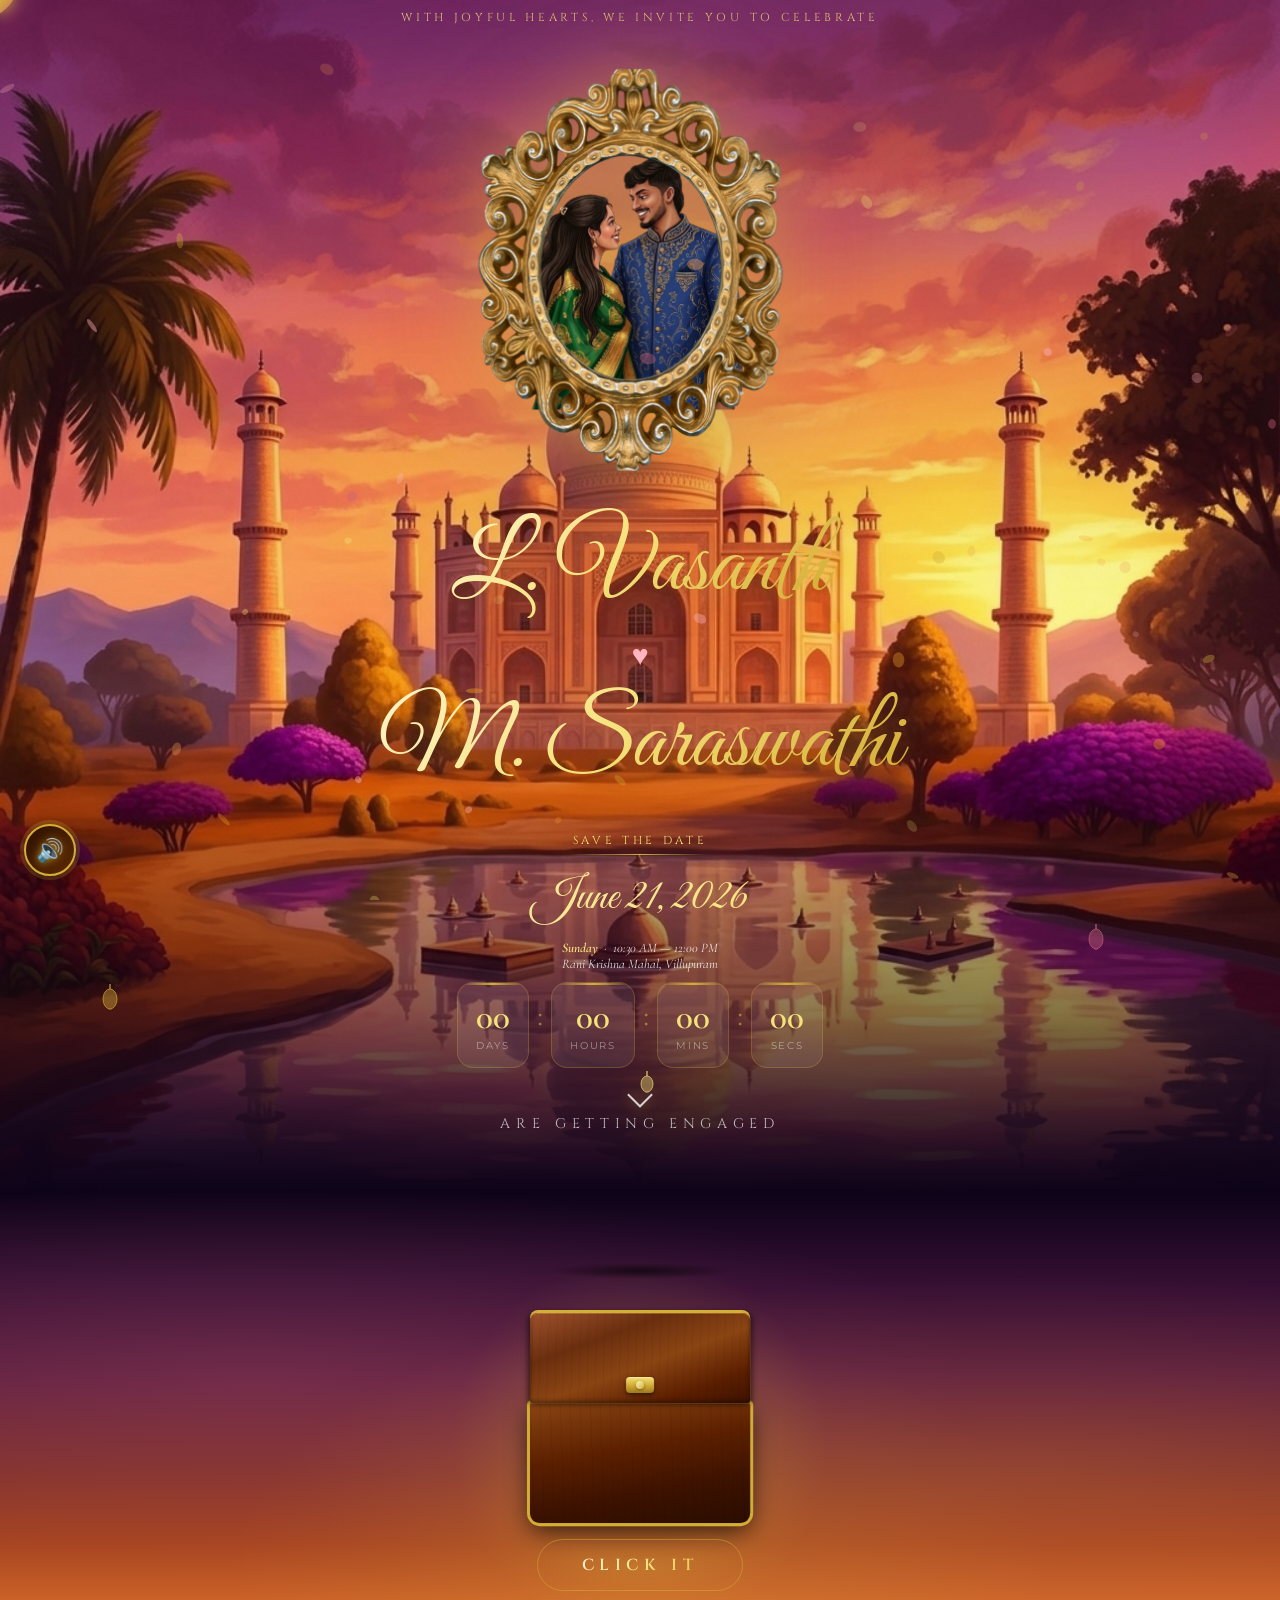
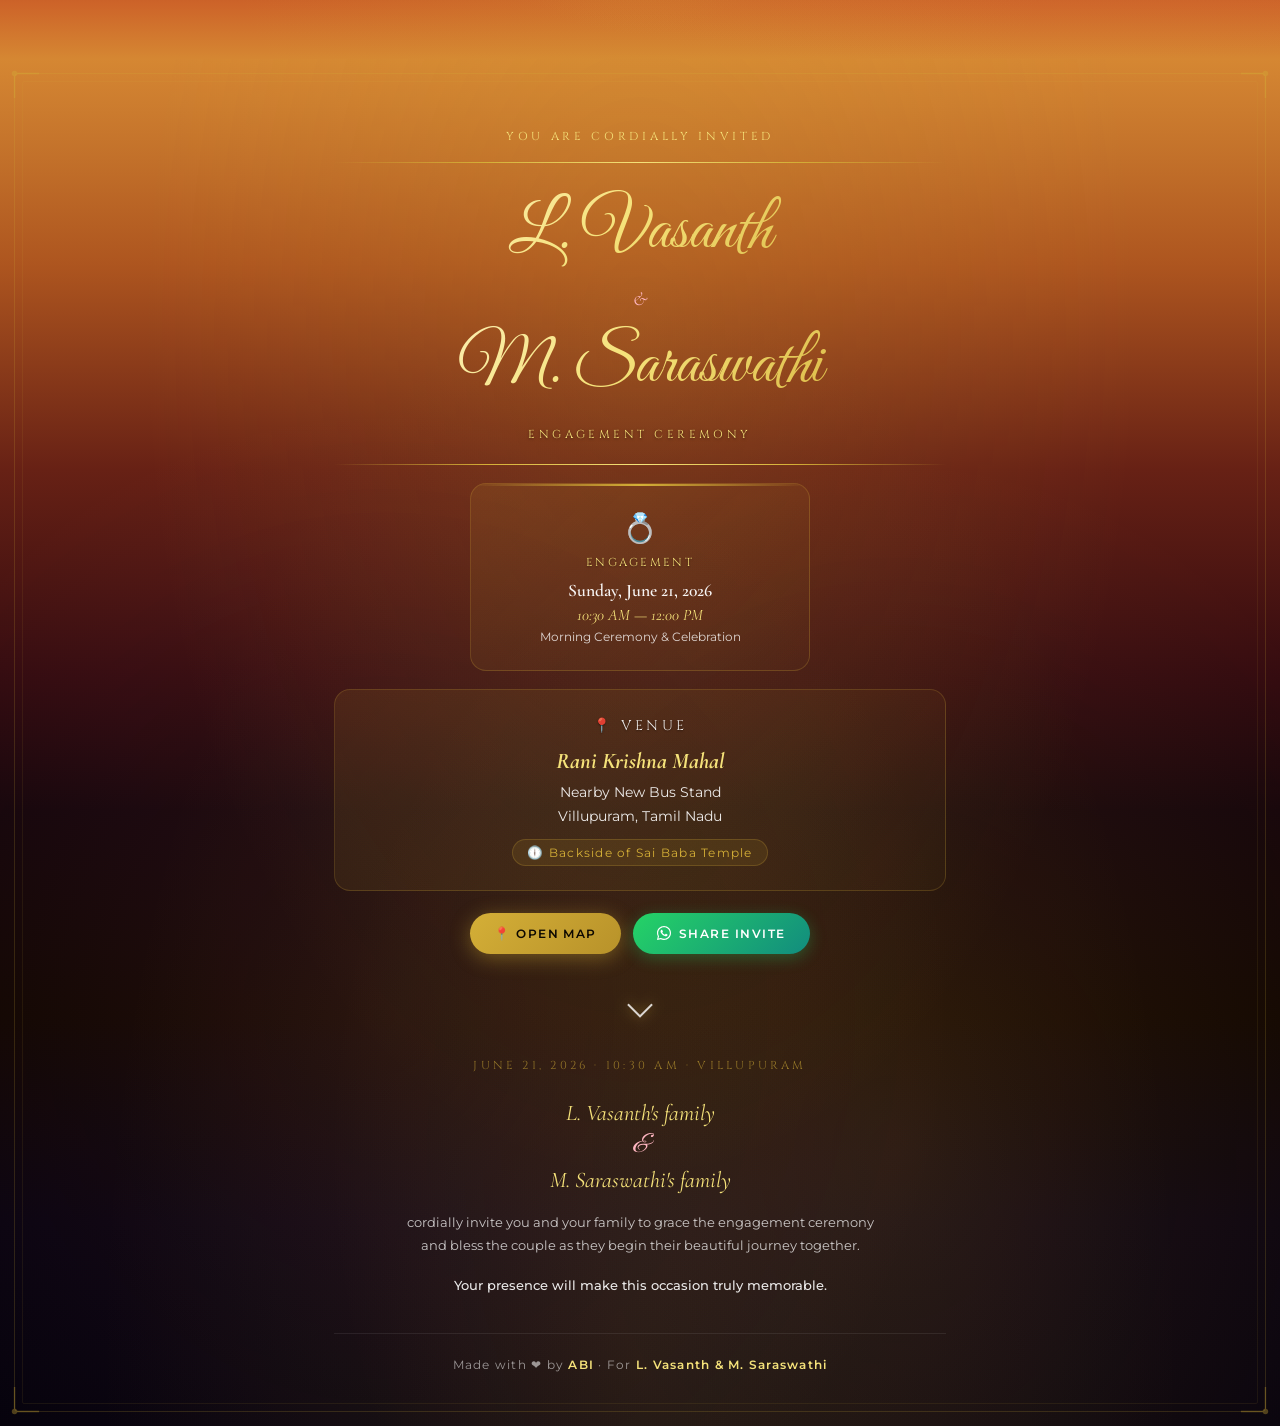
==== commit 64f44036: "UI: Merge family invite into golden ticket section, remove dividing lines, add down arrow hint" ====
--- a/invite.html
+++ b/invite.html
@@ -507,17 +507,17 @@
         rgba(100,30,20,0.97)  30%,
         rgba(50,10,15,0.98)   45%,
         rgba(20,5,10,1)       55%,
-        rgba(26,12,0,1)       65%,
-        rgba(40,25,0,1)       75%,
-        rgba(55,35,0,1)       85%,
-        rgba(30,18,0,1)      100%);
+        rgba(15,5,0,1)        70%,
+        rgba(8,3,15,1)        85%,
+        rgba(5,2,12,1)       100%);
     }
     #s3::before {
       content:''; position:absolute; inset:0; pointer-events:none;
       background:
         radial-gradient(ellipse at 50% 20%, rgba(212,175,55,0.15), transparent 55%),
         radial-gradient(ellipse at 30% 70%, rgba(201,99,122,0.1), transparent 45%),
-        radial-gradient(ellipse at 70% 80%, rgba(232,150,74,0.12), transparent 45%);
+        radial-gradient(ellipse at 70% 80%, rgba(232,150,74,0.12), transparent 45%),
+        radial-gradient(ellipse at 50% 95%, rgba(212,175,55,0.1), transparent 60%);
     }
     /* Ornate double border */
     #s3::after {
@@ -531,11 +531,17 @@
     /* Corner ornaments */
     .corner { position:absolute; pointer-events:none; z-index:2; }
 
+    .s3-down-arrow-hint {
+      margin-top: 30px;
+      display: flex; justify-content: center;
+      animation: fadeUp 1s ease 1s both;
+    }
+
     .s3-inner {
       position:relative; z-index:5;
       max-width:660px; width:90%;
       margin:0 auto;
-      padding:70px 24px;
+      padding:70px 24px 30px;
       text-align:center;
     }
     .invite-names {
@@ -652,25 +658,8 @@
     .abtn-wa   { background:linear-gradient(135deg,#25D366,#128C7E); color:white; box-shadow:0 4px 16px rgba(37,211,102,0.3); }
     .abtn-wa:hover { transform:translateY(-2px); }
 
-    /* ================================================
-       SECTION 4 &mdash; FOOTER
-    ================================================ */
-    #s4 {
-      position:relative; overflow:hidden;
-      min-height:50vh; display:flex;
-      align-items:center; justify-content:center;
-      text-align:center; padding:80px 24px;
-      background:linear-gradient(180deg,
-        rgba(30,18,0,1)   0%,
-        rgba(15,5,0,1)    40%,
-        rgba(8,3,15,1)    70%,
-        rgba(5,2,12,1)   100%);
-    }
-    #s4::before {
-      content:''; position:absolute; inset:0;
-      background:radial-gradient(ellipse at 50% 50%, rgba(212,175,55,0.1), transparent 60%);
-    }
-    .footer-inner { position:relative; z-index:2; width:100%; }
+    /* Footer content now merged into s3 */
+    .footer-inner { position:relative; z-index:2; width:100%; margin-top:40px; }
     .footer-names {
       font-family:'Great Vibes',cursive;
       font-size:clamp(2.6rem,8vw,4.5rem);
@@ -1393,34 +1382,28 @@
       </a>
     </div>
 
-    <!-- Couple photo — bottom -->
-    <img src="assets/couple_hero.png" alt="Vasanth and Saraswathi" class="s3-photo reveal d5"/>
-
-    <div class="gold-line-full reveal d5" style="margin-top:26px;"></div>
-  </div>
-
-</section>
-
-<!-- ============================================================
-     SECTION 4 &mdash; FOOTER
-============================================================ -->
-<section id="s4">
-  <div class="footer-inner">
-    <p class="footer-date reveal d1">June 21, 2026 &middot; 10:30 AM &middot; Villupuram</p>
-    <div class="footer-invite-text reveal d2">
-      <div class="fi-families">
-        L. Vasanth's family<br/>
-        <span class="fi-amp">&amp;</span><br/>
-        M. Saraswathi's family
+    <div class="s3-down-arrow-hint">
+      <div class="s1-down-arrow"></div>
+    </div>
+
+    <!-- Footer / Family Invite Text (Merged into Section 3) -->
+    <div class="footer-inner" style="margin-top: 40px; padding-bottom: 20px;">
+      <p class="footer-date reveal d1">June 21, 2026 &middot; 10:30 AM &middot; Villupuram</p>
+      <div class="footer-invite-text reveal d2">
+        <div class="fi-families">
+          L. Vasanth's family<br/>
+          <span class="fi-amp">&amp;</span><br/>
+          M. Saraswathi's family
+        </div>
+        <p>
+          cordially invite you and your family to grace the engagement ceremony<br/>
+          and bless the couple as they begin their beautiful journey together.
+        </p>
+        <p class="fi-highlight">Your presence will make this occasion truly memorable.</p>
       </div>
-      <p>
-        cordially invite you and your family to grace the engagement ceremony<br/>
-        and bless the couple as they begin their beautiful journey together.
-      </p>
-      <p class="fi-highlight">Your presence will make this occasion truly memorable.</p>
+
+      <p class="footer-made reveal d4">Made with &#10084; by <strong>ABI</strong> &middot; For <strong>L. Vasanth &amp; M. Saraswathi</strong></p>
     </div>
-
-    <p class="footer-made reveal d4">Made with &#10084; by <strong>ABI</strong> &middot; For <strong>L. Vasanth &amp; M. Saraswathi</strong></p>
   </div>
 </section>
 
